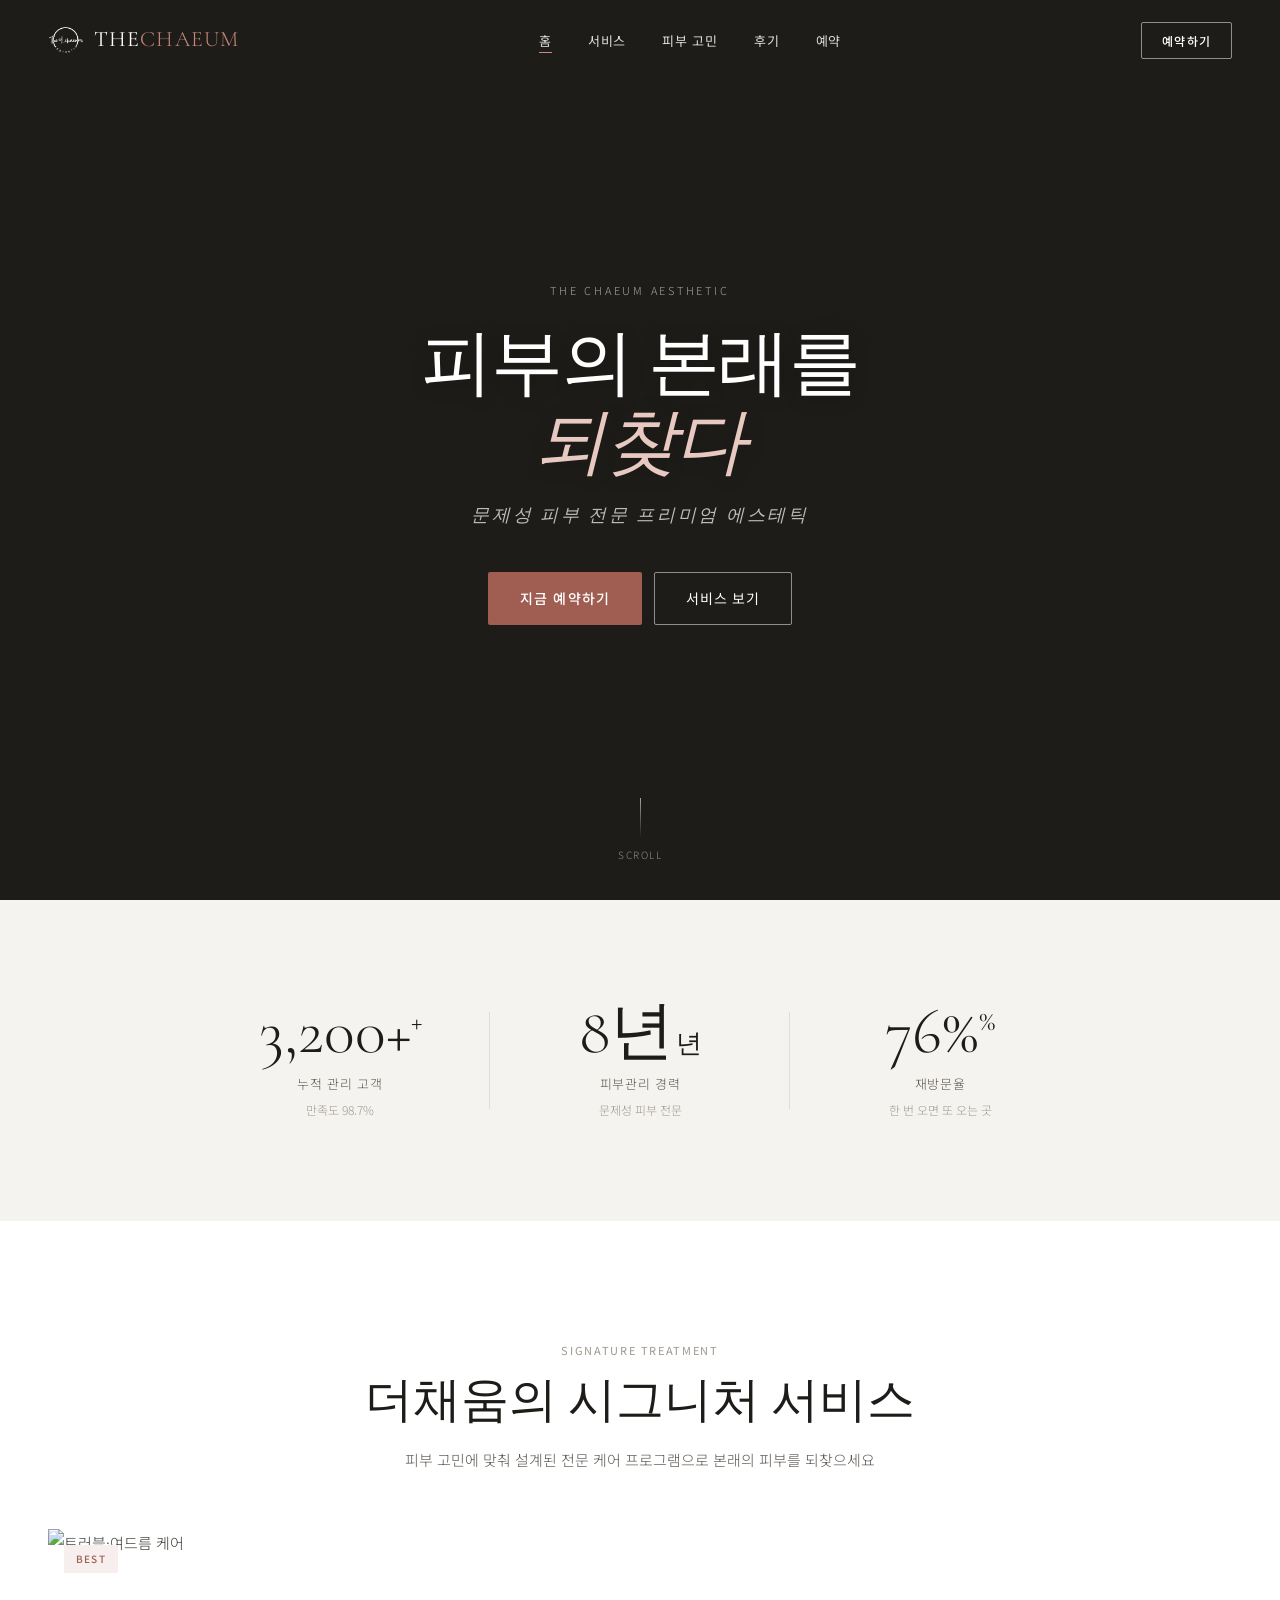
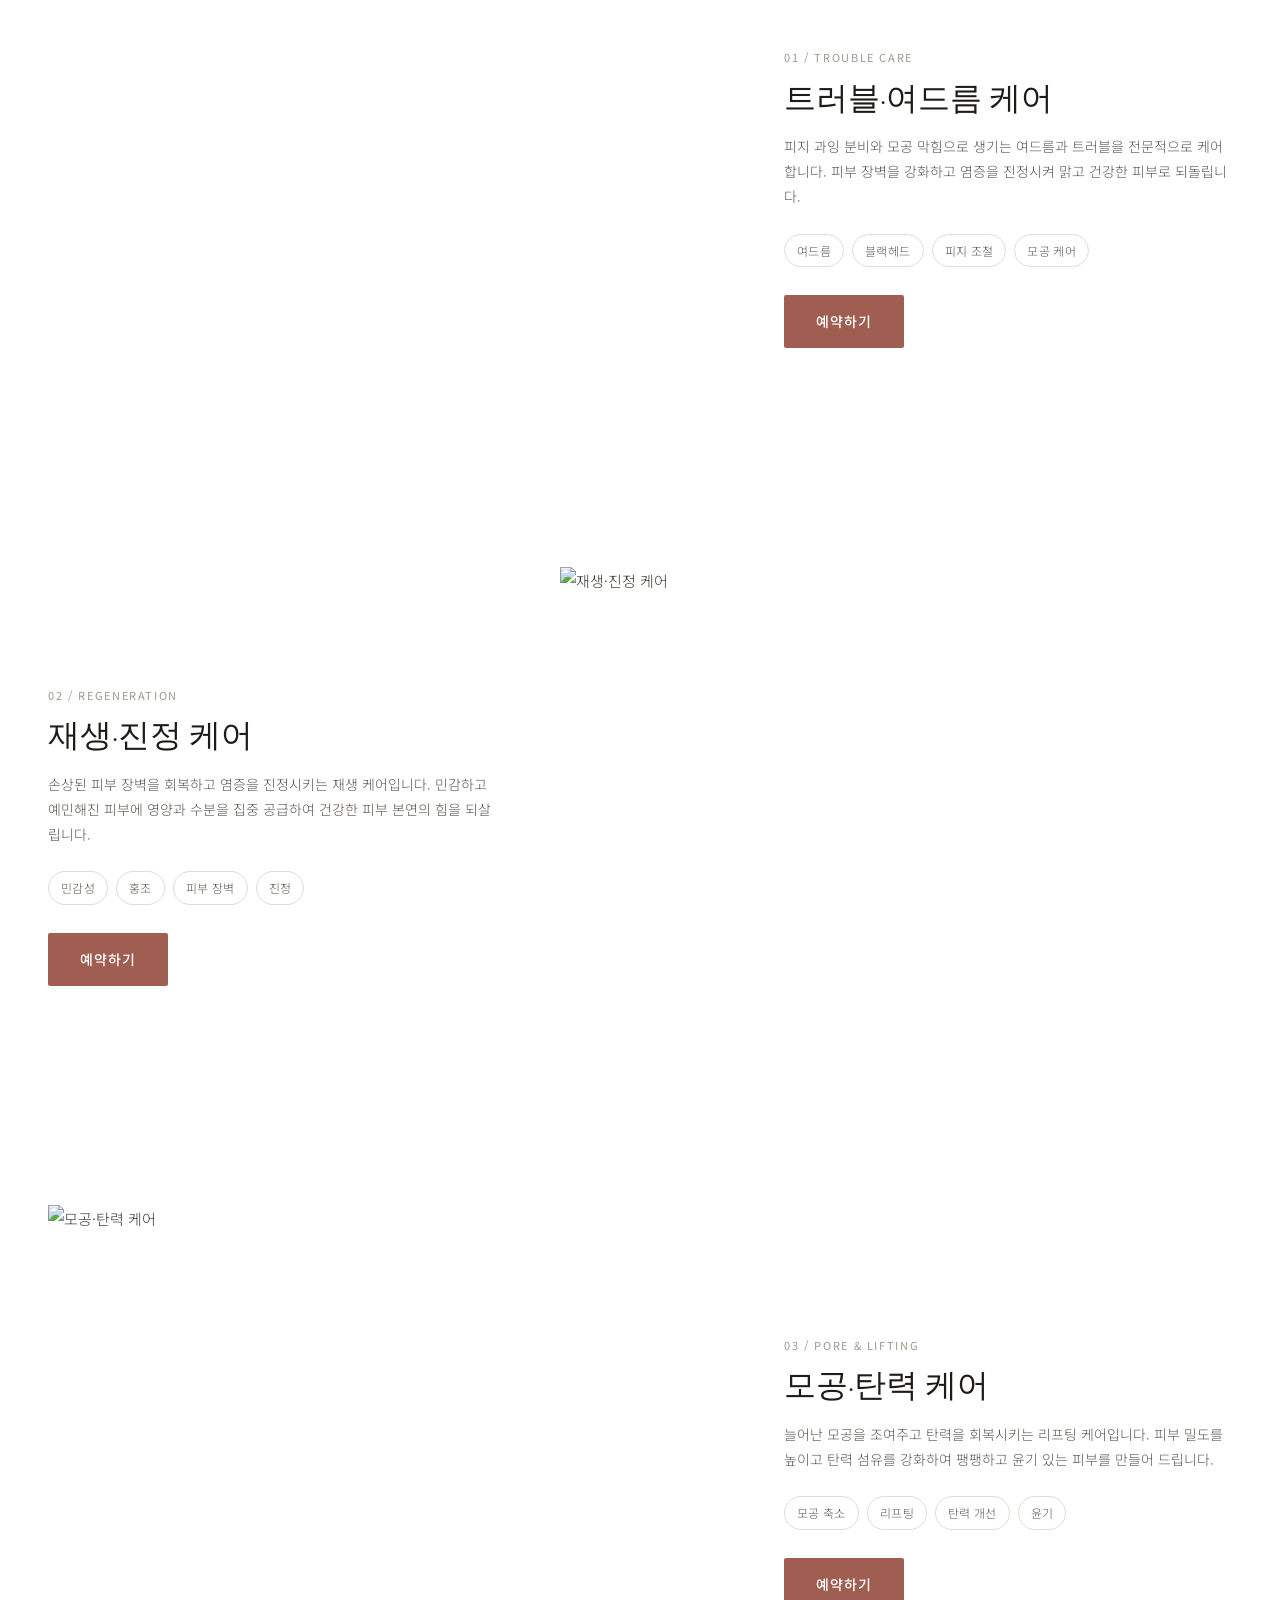
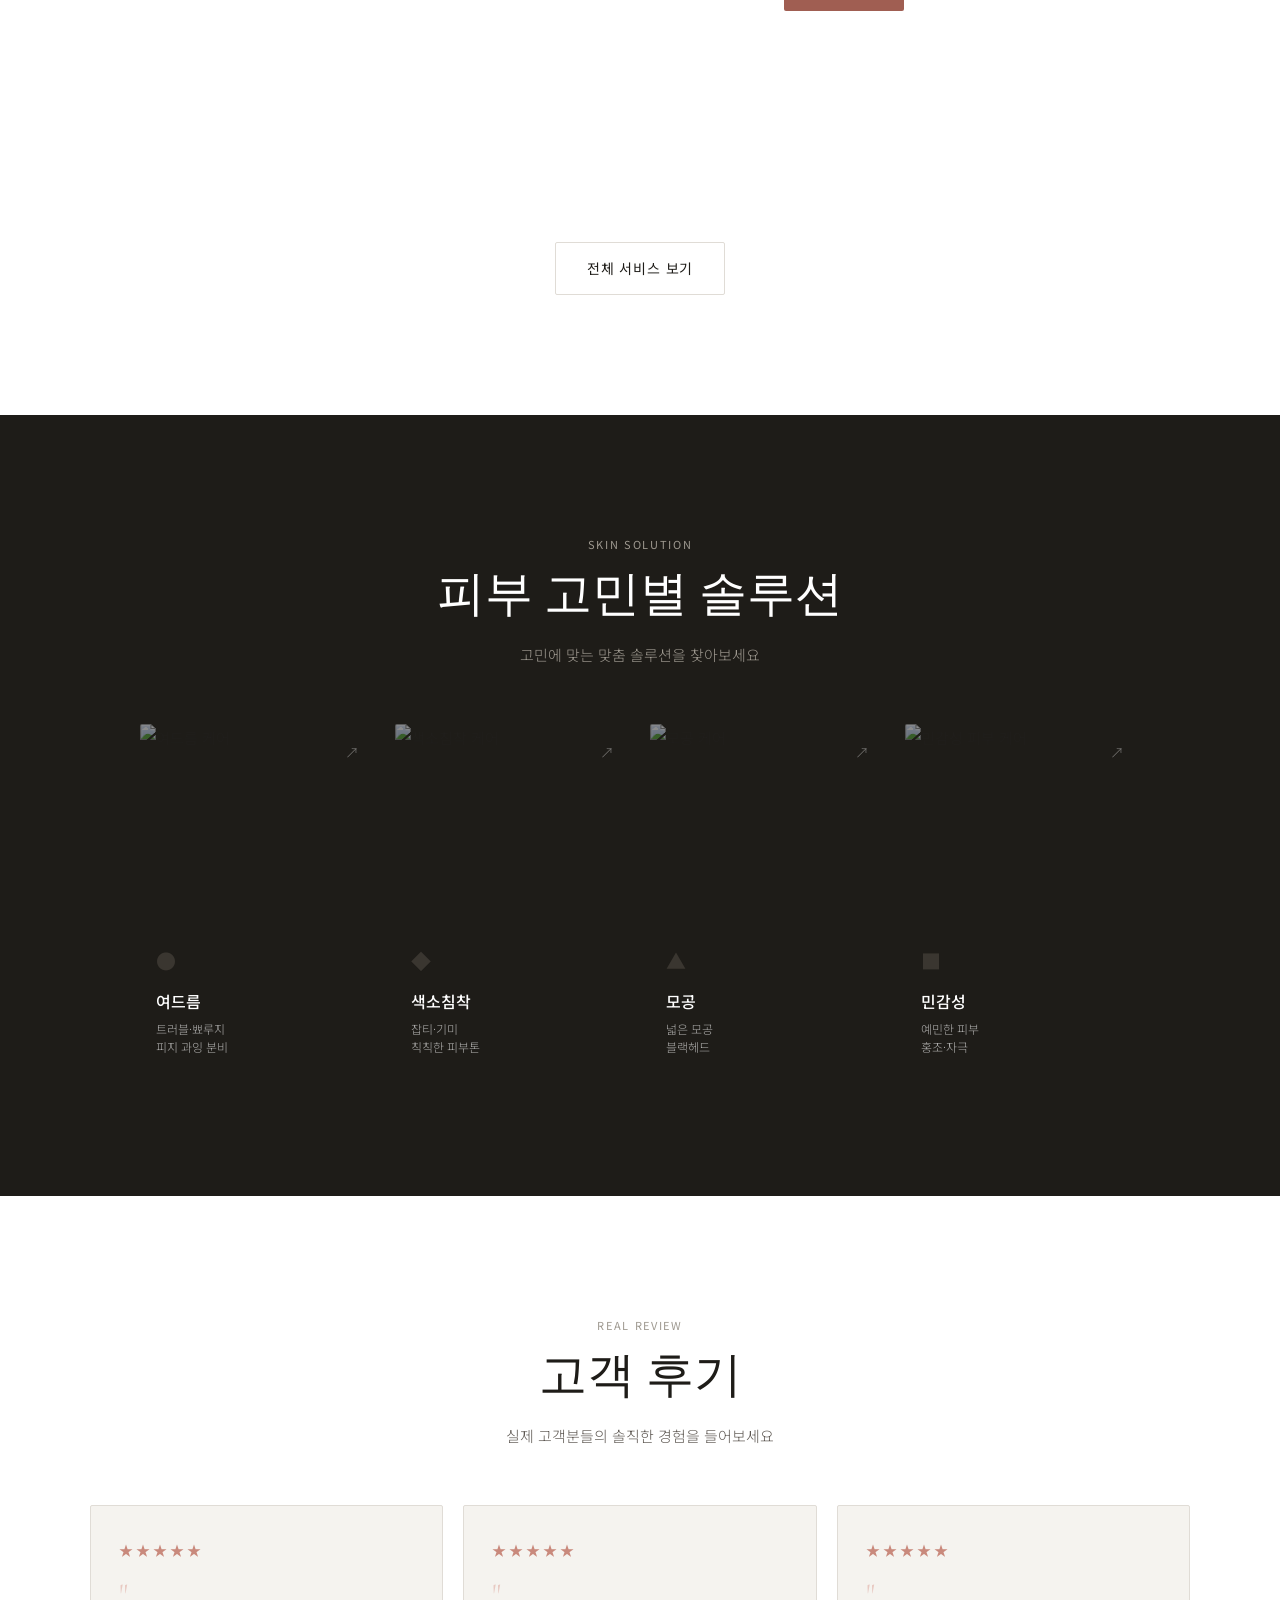
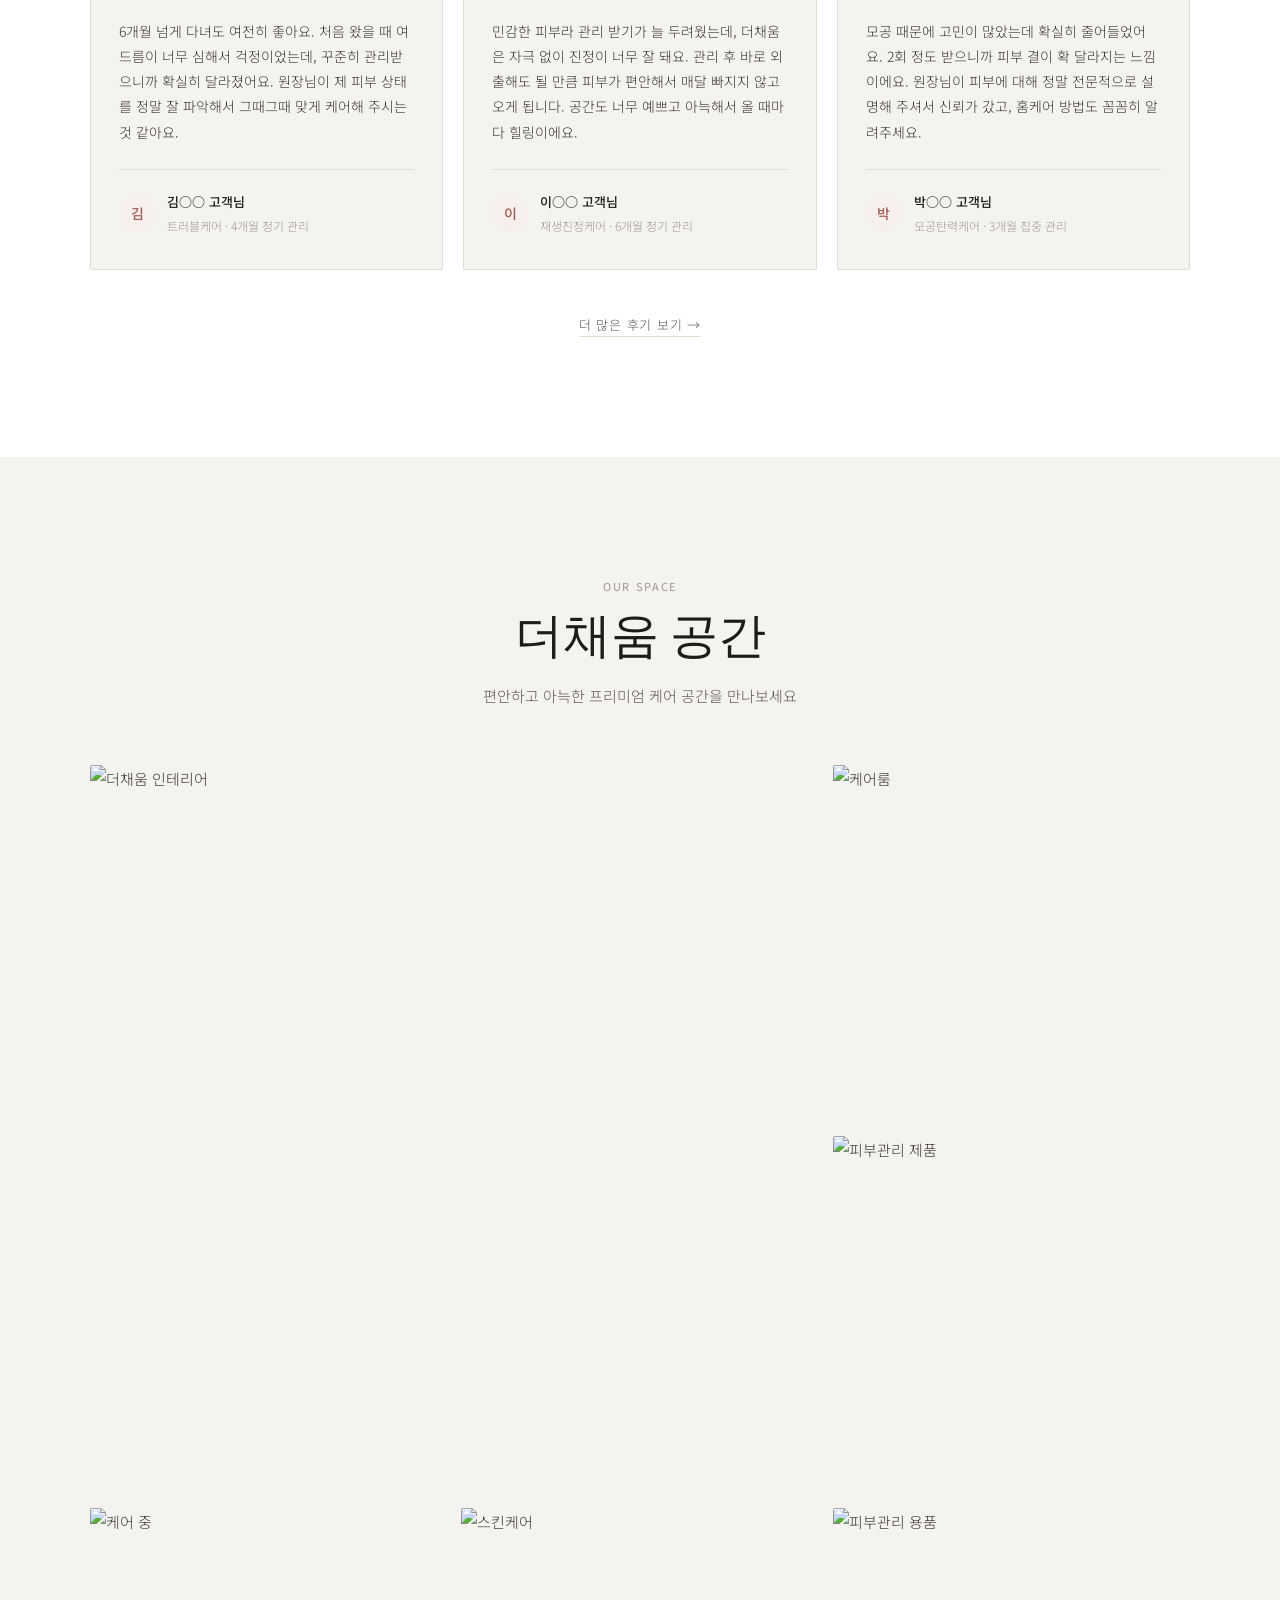
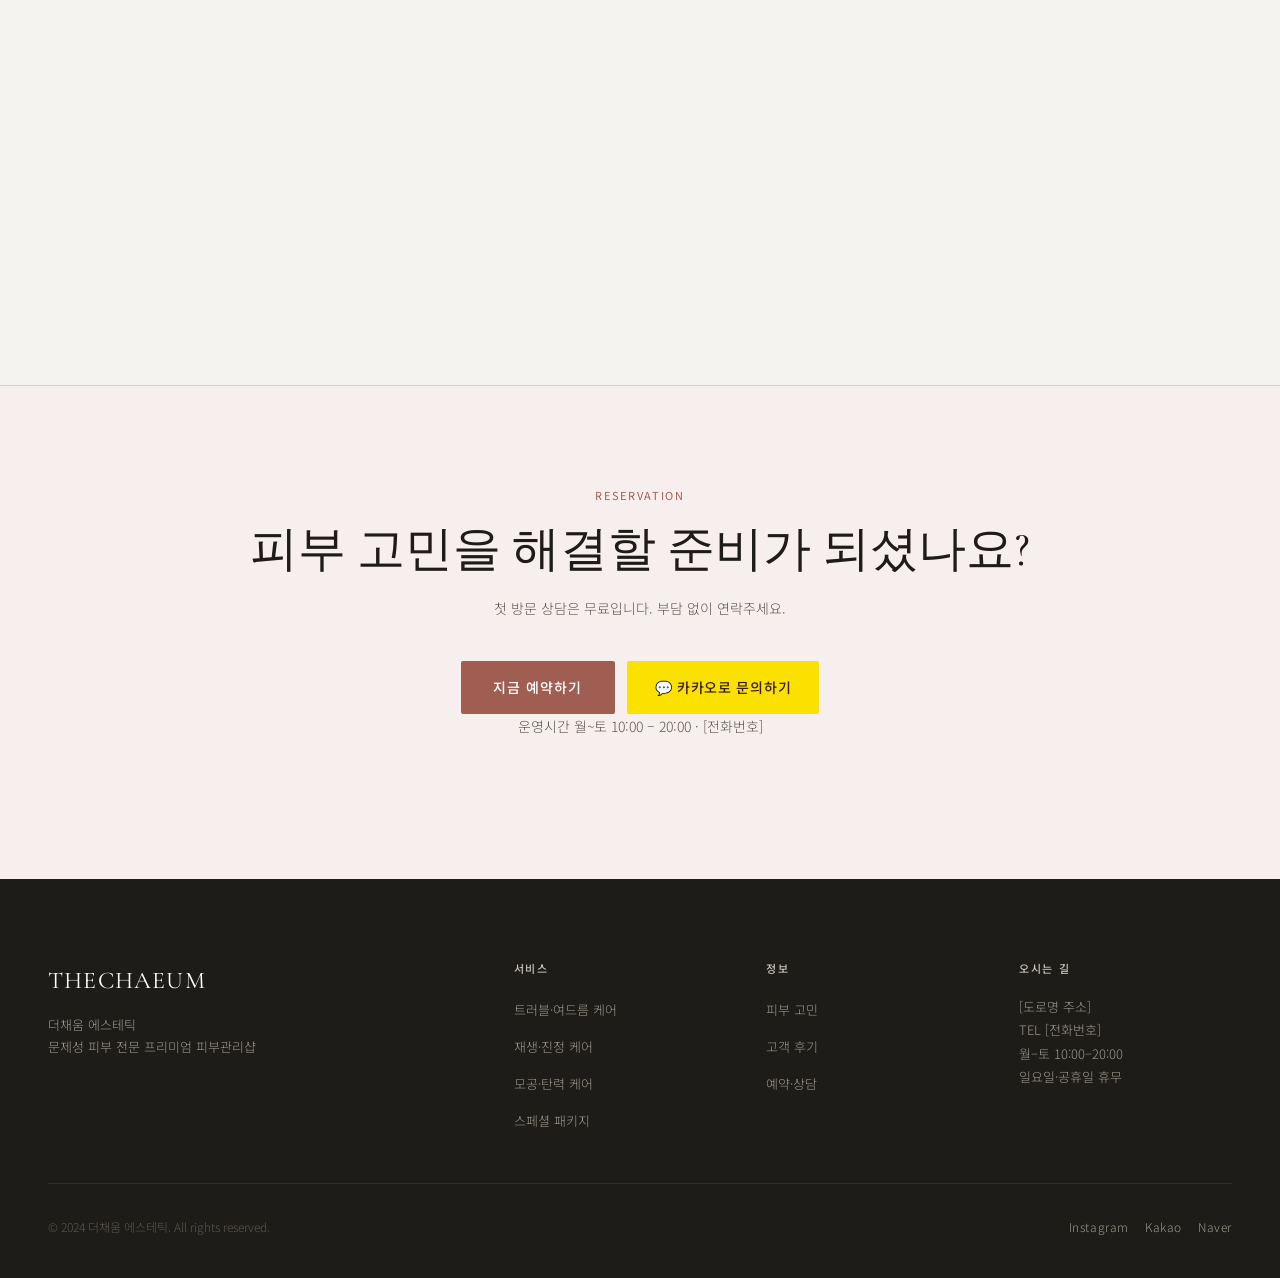
==== index.html @ 1725e702 "feat: THECHAEUM 웹사이트 초기 구축 (Phase 1 MVP) - 홈(index.html): Hero + Stats + Signature Services + Skin C" ====
<!DOCTYPE html>
<html lang="ko">
<head>
  <meta charset="UTF-8">
  <meta name="viewport" content="width=device-width, initial-scale=1.0">
  <title>더채움 에스테틱 | [지역명] 문제성 피부 전문 피부관리샵</title>
  <meta name="description" content="[지역명] 문제성 피부 전문 프리미엄 피부관리샵 더채움 에스테틱. 여드름, 색소침착, 모공, 민감성 피부 전문 케어. 지금 바로 예약하세요.">
  <meta name="keywords" content="[지역명] 피부관리샵, [지역명] 트러블케어, [지역명] 여드름 피부 전문, 더채움 에스테틱, 문제성 피부">

  <!-- Open Graph -->
  <meta property="og:type" content="website">
  <meta property="og:title" content="더채움 에스테틱 | [지역명] 문제성 피부 전문">
  <meta property="og:description" content="[지역명] 문제성 피부 전문 프리미엄 피부관리샵 더채움 에스테틱">
  <meta property="og:image" content="https://images.unsplash.com/photo-1570172619644-dfd03ed5d881?auto=format&fit=crop&w=1200&q=80">
  <meta property="og:url" content="https://[username].github.io/thechaeum">
  <meta property="og:locale" content="ko_KR">

  <!-- Twitter Card -->
  <meta name="twitter:card" content="summary_large_image">
  <meta name="twitter:title" content="더채움 에스테틱">
  <meta name="twitter:description" content="[지역명] 문제성 피부 전문 프리미엄 피부관리샵">

  <!-- Schema.org LocalBusiness -->
  <script type="application/ld+json">
  {
    "@context": "https://schema.org",
    "@type": "BeautySalon",
    "name": "더채움 에스테틱",
    "description": "[지역명] 문제성 피부 전문 프리미엄 피부관리샵",
    "url": "https://[username].github.io/thechaeum",
    "telephone": "[전화번호]",
    "address": {
      "@type": "PostalAddress",
      "streetAddress": "[도로명 주소]",
      "addressLocality": "[지역명]",
      "addressCountry": "KR"
    },
    "openingHours": "Mo-Sa 10:00-20:00",
    "priceRange": "₩₩₩",
    "image": "https://images.unsplash.com/photo-1570172619644-dfd03ed5d881?auto=format&fit=crop&w=1200&q=80"
  }
  </script>

  <!-- Fonts & CSS -->
  <link rel="stylesheet" href="css/variables.css">
  <link rel="stylesheet" href="css/components.css">
  <link rel="stylesheet" href="css/pages/home.css">
</head>
<body>

  <!-- ===== NAVIGATION ===== -->
  <nav id="main-nav">
    <a href="index.html" class="nav-logo">
      <img src="assets/logo.png" alt="더채움 로고" onerror="this.style.display='none'">
      <span class="logo-text">THE<span>CHAEUM</span></span>
    </a>

    <ul class="nav-links">
      <li><a href="index.html" class="active">홈</a></li>
      <li><a href="services.html">서비스</a></li>
      <li><a href="index.html#concerns">피부 고민</a></li>
      <li><a href="index.html#reviews">후기</a></li>
      <li><a href="booking.html">예약</a></li>
    </ul>

    <div class="nav-cta">
      <a href="booking.html">예약하기</a>
    </div>

    <button class="nav-hamburger" id="hamburger" aria-label="메뉴 열기">
      <span></span>
      <span></span>
      <span></span>
    </button>
  </nav>

  <!-- 모바일 메뉴 -->
  <div class="nav-overlay" id="nav-overlay"></div>
  <div class="nav-mobile-menu" id="mobile-menu">
    <ul>
      <li><a href="index.html">홈</a></li>
      <li><a href="services.html">서비스</a></li>
      <li><a href="index.html#concerns">피부 고민</a></li>
      <li><a href="index.html#reviews">후기</a></li>
      <li><a href="booking.html">예약</a></li>
    </ul>
    <div class="mobile-cta">
      <a href="booking.html" class="btn-primary" style="width:100%;display:block;">지금 예약하기</a>
    </div>
  </div>

  <!-- ===== SECTION 1: HERO ===== -->
  <section class="hero" id="hero">
    <div class="hero-bg"></div>
    <div class="hero-overlay"></div>
    <div class="hero-content">
      <span class="hero-label fade-up">The Chaeum Aesthetic</span>
      <h1 class="fade-up fade-up-delay-1">피부의 본래를<br><em>되찾다</em></h1>
      <p class="hero-sub fade-up fade-up-delay-2">문제성 피부 전문 프리미엄 에스테틱</p>
      <div class="hero-actions fade-up fade-up-delay-3">
        <a href="booking.html" class="btn-primary">지금 예약하기</a>
        <a href="services.html" class="btn-outline-white">서비스 보기</a>
      </div>
    </div>
    <div class="hero-scroll">
      <div class="hero-scroll-line"></div>
      <span>scroll</span>
    </div>
  </section>

  <!-- ===== SECTION 2: STATS ===== -->
  <section class="stats-section">
    <div class="stats-grid">
      <div class="stat-item fade-up">
        <div class="stat-number">3,200<sup>+</sup></div>
        <div class="stat-label">누적 관리 고객</div>
        <div class="stat-desc">만족도 98.7%</div>
      </div>
      <div class="stat-item fade-up fade-up-delay-1">
        <div class="stat-number">8<sub>년</sub></div>
        <div class="stat-label">피부관리 경력</div>
        <div class="stat-desc">문제성 피부 전문</div>
      </div>
      <div class="stat-item fade-up fade-up-delay-2">
        <div class="stat-number">76<sup>%</sup></div>
        <div class="stat-label">재방문율</div>
        <div class="stat-desc">한 번 오면 또 오는 곳</div>
      </div>
    </div>
  </section>

  <!-- ===== SECTION 3: SIGNATURE SERVICES ===== -->
  <section class="signature-services" id="services-home">
    <div style="max-width:1200px;margin:0 auto;">
      <div class="section-header fade-up">
        <span class="label">Signature Treatment</span>
        <h2>더채움의 시그니처 서비스</h2>
        <p>피부 고민에 맞춰 설계된 전문 케어 프로그램으로 본래의 피부를 되찾으세요</p>
      </div>
    </div>

    <!-- 서비스 1: 트러블·여드름 케어 -->
    <div class="service-row">
      <div class="service-img img-hover">
        <span class="service-badge">Best</span>
        <img src="https://images.unsplash.com/photo-1616394584738-fc6e612e71b9?auto=format&fit=crop&w=900&q=80" alt="트러블·여드름 케어">
      </div>
      <div class="service-text fade-up">
        <span class="label">01 / Trouble Care</span>
        <h3>트러블·여드름 케어</h3>
        <p>피지 과잉 분비와 모공 막힘으로 생기는 여드름과 트러블을 전문적으로 케어합니다. 피부 장벽을 강화하고 염증을 진정시켜 맑고 건강한 피부로 되돌립니다.</p>
        <div class="service-tags">
          <span class="service-tag">여드름</span>
          <span class="service-tag">블랙헤드</span>
          <span class="service-tag">피지 조절</span>
          <span class="service-tag">모공 케어</span>
        </div>
        <a href="booking.html" class="btn-primary">예약하기</a>
      </div>
    </div>

    <!-- 서비스 2: 재생·진정 케어 -->
    <div class="service-row reverse">
      <div class="service-img img-hover">
        <img src="https://images.unsplash.com/photo-1552693673-1bf958298935?auto=format&fit=crop&w=900&q=80" alt="재생·진정 케어">
      </div>
      <div class="service-text fade-up">
        <span class="label">02 / Regeneration</span>
        <h3>재생·진정 케어</h3>
        <p>손상된 피부 장벽을 회복하고 염증을 진정시키는 재생 케어입니다. 민감하고 예민해진 피부에 영양과 수분을 집중 공급하여 건강한 피부 본연의 힘을 되살립니다.</p>
        <div class="service-tags">
          <span class="service-tag">민감성</span>
          <span class="service-tag">홍조</span>
          <span class="service-tag">피부 장벽</span>
          <span class="service-tag">진정</span>
        </div>
        <a href="booking.html" class="btn-primary">예약하기</a>
      </div>
    </div>

    <!-- 서비스 3: 모공·탄력 케어 -->
    <div class="service-row">
      <div class="service-img img-hover">
        <img src="https://images.unsplash.com/photo-1519823551278-64ac92734fb1?auto=format&fit=crop&w=900&q=80" alt="모공·탄력 케어">
      </div>
      <div class="service-text fade-up">
        <span class="label">03 / Pore & Lifting</span>
        <h3>모공·탄력 케어</h3>
        <p>늘어난 모공을 조여주고 탄력을 회복시키는 리프팅 케어입니다. 피부 밀도를 높이고 탄력 섬유를 강화하여 팽팽하고 윤기 있는 피부를 만들어 드립니다.</p>
        <div class="service-tags">
          <span class="service-tag">모공 축소</span>
          <span class="service-tag">리프팅</span>
          <span class="service-tag">탄력 개선</span>
          <span class="service-tag">윤기</span>
        </div>
        <a href="booking.html" class="btn-primary">예약하기</a>
      </div>
    </div>

    <div style="text-align:center;margin-top:20px;">
      <a href="services.html" class="btn-outline">전체 서비스 보기</a>
    </div>
  </section>

  <!-- ===== SECTION 4: SKIN CONCERNS ===== -->
  <section class="skin-concerns section" id="concerns">
    <div class="container">
      <div class="section-header fade-up">
        <span class="label">Skin Solution</span>
        <h2>피부 고민별 솔루션</h2>
        <p>고민에 맞는 맞춤 솔루션을 찾아보세요</p>
      </div>

      <div class="concerns-grid">
        <div class="concern-card fade-up">
          <img src="https://images.unsplash.com/photo-1583947215259-38e31be8751f?auto=format&fit=crop&w=400&q=80" alt="여드름 케어">
          <div class="concern-card-overlay"></div>
          <div class="concern-card-content">
            <span class="concern-icon">●</span>
            <h3>여드름</h3>
            <p>트러블·뾰루지<br>피지 과잉 분비</p>
          </div>
          <span class="concern-arrow">↗</span>
        </div>

        <div class="concern-card fade-up fade-up-delay-1">
          <img src="https://images.unsplash.com/photo-1512290923902-8a9f81dc236c?auto=format&fit=crop&w=400&q=80" alt="색소침착 케어">
          <div class="concern-card-overlay"></div>
          <div class="concern-card-content">
            <span class="concern-icon">◆</span>
            <h3>색소침착</h3>
            <p>잡티·기미<br>칙칙한 피부톤</p>
          </div>
          <span class="concern-arrow">↗</span>
        </div>

        <div class="concern-card fade-up fade-up-delay-2">
          <img src="https://images.unsplash.com/photo-1559599101-f09722fb4948?auto=format&fit=crop&w=400&q=80" alt="모공 케어">
          <div class="concern-card-overlay"></div>
          <div class="concern-card-content">
            <span class="concern-icon">▲</span>
            <h3>모공</h3>
            <p>넓은 모공<br>블랙헤드</p>
          </div>
          <span class="concern-arrow">↗</span>
        </div>

        <div class="concern-card fade-up fade-up-delay-3">
          <img src="https://images.unsplash.com/photo-1515377905703-c4788e51af15?auto=format&fit=crop&w=400&q=80" alt="민감성 피부 케어">
          <div class="concern-card-overlay"></div>
          <div class="concern-card-content">
            <span class="concern-icon">■</span>
            <h3>민감성</h3>
            <p>예민한 피부<br>홍조·자극</p>
          </div>
          <span class="concern-arrow">↗</span>
        </div>
      </div>
    </div>
  </section>

  <!-- ===== SECTION 5: REVIEWS ===== -->
  <section class="reviews-section section" id="reviews">
    <div class="container">
      <div class="section-header fade-up">
        <span class="label">Real Review</span>
        <h2>고객 후기</h2>
        <p>실제 고객분들의 솔직한 경험을 들어보세요</p>
      </div>

      <div class="reviews-grid">
        <div class="review-card fade-up">
          <div class="review-stars">
            <span>★</span><span>★</span><span>★</span><span>★</span><span>★</span>
          </div>
          <div class="review-quote">"</div>
          <p class="review-text">6개월 넘게 다녀도 여전히 좋아요. 처음 왔을 때 여드름이 너무 심해서 걱정이었는데, 꾸준히 관리받으니까 확실히 달라졌어요. 원장님이 제 피부 상태를 정말 잘 파악해서 그때그때 맞게 케어해 주시는 것 같아요.</p>
          <div class="review-meta">
            <div class="review-avatar">김</div>
            <div>
              <div class="review-author">김○○ 고객님</div>
              <div class="review-detail">트러블케어 · 4개월 정기 관리</div>
            </div>
          </div>
        </div>

        <div class="review-card fade-up fade-up-delay-1">
          <div class="review-stars">
            <span>★</span><span>★</span><span>★</span><span>★</span><span>★</span>
          </div>
          <div class="review-quote">"</div>
          <p class="review-text">민감한 피부라 관리 받기가 늘 두려웠는데, 더채움은 자극 없이 진정이 너무 잘 돼요. 관리 후 바로 외출해도 될 만큼 피부가 편안해서 매달 빠지지 않고 오게 됩니다. 공간도 너무 예쁘고 아늑해서 올 때마다 힐링이에요.</p>
          <div class="review-meta">
            <div class="review-avatar">이</div>
            <div>
              <div class="review-author">이○○ 고객님</div>
              <div class="review-detail">재생진정케어 · 6개월 정기 관리</div>
            </div>
          </div>
        </div>

        <div class="review-card fade-up fade-up-delay-2">
          <div class="review-stars">
            <span>★</span><span>★</span><span>★</span><span>★</span><span>★</span>
          </div>
          <div class="review-quote">"</div>
          <p class="review-text">모공 때문에 고민이 많았는데 확실히 줄어들었어요. 2회 정도 받으니까 피부 결이 확 달라지는 느낌이에요. 원장님이 피부에 대해 정말 전문적으로 설명해 주셔서 신뢰가 갔고, 홈케어 방법도 꼼꼼히 알려주세요.</p>
          <div class="review-meta">
            <div class="review-avatar">박</div>
            <div>
              <div class="review-author">박○○ 고객님</div>
              <div class="review-detail">모공탄력케어 · 3개월 집중 관리</div>
            </div>
          </div>
        </div>
      </div>

      <div class="reviews-more fade-up">
        <a href="booking.html">더 많은 후기 보기 →</a>
      </div>
    </div>
  </section>

  <!-- ===== SECTION 6: GALLERY ===== -->
  <section class="gallery-section section">
    <div class="container">
      <div class="section-header fade-up">
        <span class="label">Our Space</span>
        <h2>더채움 공간</h2>
        <p>편안하고 아늑한 프리미엄 케어 공간을 만나보세요</p>
      </div>

      <div class="gallery-grid">
        <div class="gallery-item fade-up" data-src="https://images.unsplash.com/photo-1522337360788-8b13dee7a37e?auto=format&fit=crop&w=1200&q=80">
          <img src="https://images.unsplash.com/photo-1522337360788-8b13dee7a37e?auto=format&fit=crop&w=800&q=80" alt="더채움 인테리어">
          <div class="gallery-item-overlay">
            <svg width="28" height="28" viewBox="0 0 24 24" fill="none" stroke="currentColor" stroke-width="1.5"><path d="M21 21l-6-6m2-5a7 7 0 11-14 0 7 7 0 0114 0z"/></svg>
          </div>
        </div>
        <div class="gallery-item fade-up fade-up-delay-1" data-src="https://images.unsplash.com/photo-1560066984-138dadb4c035?auto=format&fit=crop&w=1200&q=80">
          <img src="https://images.unsplash.com/photo-1560066984-138dadb4c035?auto=format&fit=crop&w=600&q=80" alt="케어룸">
          <div class="gallery-item-overlay">
            <svg width="28" height="28" viewBox="0 0 24 24" fill="none" stroke="currentColor" stroke-width="1.5"><path d="M21 21l-6-6m2-5a7 7 0 11-14 0 7 7 0 0114 0z"/></svg>
          </div>
        </div>
        <div class="gallery-item fade-up fade-up-delay-2" data-src="https://images.unsplash.com/photo-1487412912498-0447578fcca8?auto=format&fit=crop&w=1200&q=80">
          <img src="https://images.unsplash.com/photo-1487412912498-0447578fcca8?auto=format&fit=crop&w=600&q=80" alt="피부관리 제품">
          <div class="gallery-item-overlay">
            <svg width="28" height="28" viewBox="0 0 24 24" fill="none" stroke="currentColor" stroke-width="1.5"><path d="M21 21l-6-6m2-5a7 7 0 11-14 0 7 7 0 0114 0z"/></svg>
          </div>
        </div>
        <div class="gallery-item fade-up fade-up-delay-1" data-src="https://images.unsplash.com/photo-1611073615830-9b5c4f58a4b0?auto=format&fit=crop&w=1200&q=80">
          <img src="https://images.unsplash.com/photo-1611073615830-9b5c4f58a4b0?auto=format&fit=crop&w=600&q=80" alt="케어 중">
          <div class="gallery-item-overlay">
            <svg width="28" height="28" viewBox="0 0 24 24" fill="none" stroke="currentColor" stroke-width="1.5"><path d="M21 21l-6-6m2-5a7 7 0 11-14 0 7 7 0 0114 0z"/></svg>
          </div>
        </div>
        <div class="gallery-item fade-up fade-up-delay-2" data-src="https://images.unsplash.com/photo-1596755389378-c31d21fd1273?auto=format&fit=crop&w=1200&q=80">
          <img src="https://images.unsplash.com/photo-1596755389378-c31d21fd1273?auto=format&fit=crop&w=600&q=80" alt="스킨케어">
          <div class="gallery-item-overlay">
            <svg width="28" height="28" viewBox="0 0 24 24" fill="none" stroke="currentColor" stroke-width="1.5"><path d="M21 21l-6-6m2-5a7 7 0 11-14 0 7 7 0 0114 0z"/></svg>
          </div>
        </div>
        <div class="gallery-item fade-up fade-up-delay-3" data-src="https://images.unsplash.com/photo-1559599101-f09722fb4948?auto=format&fit=crop&w=1200&q=80">
          <img src="https://images.unsplash.com/photo-1559599101-f09722fb4948?auto=format&fit=crop&w=600&q=80" alt="피부관리 용품">
          <div class="gallery-item-overlay">
            <svg width="28" height="28" viewBox="0 0 24 24" fill="none" stroke="currentColor" stroke-width="1.5"><path d="M21 21l-6-6m2-5a7 7 0 11-14 0 7 7 0 0114 0z"/></svg>
          </div>
        </div>
      </div>
    </div>
  </section>

  <!-- ===== SECTION 7: BOOKING CTA ===== -->
  <section class="booking-cta-section">
    <div class="container">
      <span class="label fade-up">Reservation</span>
      <h2 class="fade-up fade-up-delay-1">피부 고민을 해결할 준비가 되셨나요?</h2>
      <p class="fade-up fade-up-delay-2">첫 방문 상담은 무료입니다. 부담 없이 연락주세요.</p>
      <div class="booking-cta-actions fade-up fade-up-delay-3">
        <a href="booking.html" class="btn-primary">지금 예약하기</a>
        <a href="https://pf.kakao.com/_[채널ID]" class="btn-kakao" target="_blank" rel="noopener">
          💬 카카오로 문의하기
        </a>
      </div>
      <p class="cta-note fade-up fade-up-delay-4">운영시간 월~토 10:00 – 20:00 · [전화번호]</p>
    </div>
  </section>

  <!-- ===== FOOTER ===== -->
  <footer>
    <div class="footer-inner">
      <div class="footer-top">
        <div class="footer-brand">
          <div class="logo-text">THECHAEUM</div>
          <p>더채움 에스테틱<br>문제성 피부 전문 프리미엄 피부관리샵</p>
        </div>
        <div class="footer-col">
          <h4>서비스</h4>
          <ul>
            <li><a href="services.html#trouble">트러블·여드름 케어</a></li>
            <li><a href="services.html#regen">재생·진정 케어</a></li>
            <li><a href="services.html#pore">모공·탄력 케어</a></li>
            <li><a href="services.html#package">스페셜 패키지</a></li>
          </ul>
        </div>
        <div class="footer-col">
          <h4>정보</h4>
          <ul>
            <li><a href="index.html#concerns">피부 고민</a></li>
            <li><a href="index.html#reviews">고객 후기</a></li>
            <li><a href="booking.html">예약·상담</a></li>
          </ul>
        </div>
        <div class="footer-col">
          <h4>오시는 길</h4>
          <address>
            [도로명 주소]<br>
            TEL [전화번호]<br>
            월–토 10:00–20:00<br>
            일요일·공휴일 휴무
          </address>
        </div>
      </div>
      <div class="footer-bottom">
        <p>© 2024 더채움 에스테틱. All rights reserved.</p>
        <div class="footer-socials">
          <a href="#">Instagram</a>
          <a href="#">Kakao</a>
          <a href="#">Naver</a>
        </div>
      </div>
    </div>
  </footer>

  <!-- 플로팅 예약 버튼 -->
  <a href="booking.html" class="floating-cta" id="floating-cta">지금 예약하기</a>

  <!-- 라이트박스 -->
  <div class="lightbox" id="lightbox">
    <button class="lightbox-close" id="lightbox-close">✕</button>
    <img src="" alt="" class="lightbox-img" id="lightbox-img">
  </div>

  <script src="js/main.js"></script>
</body>
</html>
---- css/variables.css ----
@import url('https://fonts.googleapis.com/css2?family=Cormorant+Garamond:ital,wght@0,300;0,400;0,500;1,300&family=Noto+Sans+KR:wght@300;400;500&display=swap');

:root {
  /* === 메인 컬러: 웜 그레이 === */
  --color-gray-50:  #f5f3ef;
  --color-gray-100: #ede9e3;
  --color-gray-200: #e0dcd6;
  --color-gray-300: #c8c3bc;
  --color-gray-400: #9e9990;
  --color-gray-600: #5c5650;
  --color-gray-800: #3a3630;
  --color-gray-900: #1e1c18;

  /* === 서브 컬러: 더스티 로즈 === */
  --color-rose-50:  #f7efed;
  --color-rose-200: #e8c9c2;
  --color-rose-400: #c9897c;
  --color-rose-600: #a05e52;
  --color-rose-800: #6e3c32;

  /* === 배경 === */
  --color-bg:       #ffffff;
  --color-bg-soft:  #f5f3ef;
  --color-bg-dark:  #1e1c18;

  /* === 의미론적 별칭 === */
  --color-text-primary:   var(--color-gray-900);
  --color-text-body:      var(--color-gray-800);
  --color-text-secondary: var(--color-gray-600);
  --color-text-muted:     var(--color-gray-400);
  --color-border:         var(--color-gray-200);
  --color-surface:        var(--color-gray-50);
  --color-accent:         var(--color-rose-400);
  --color-cta:            var(--color-rose-600);

  /* === 타이포그래피 === */
  --font-display: 'Cormorant Garamond', serif;
  --font-body:    'Noto Sans KR', sans-serif;

  /* === 간격 === */
  --padding-mobile:  20px;
  --padding-tablet:  32px;
  --padding-desktop: 48px;
  --section-gap-mobile:  64px;
  --section-gap-desktop: 120px;

  /* === 트랜지션 === */
  --transition-base: 0.3s ease;
  --transition-fast: 0.2s ease;
}

*, *::before, *::after {
  box-sizing: border-box;
  margin: 0;
  padding: 0;
}

html {
  scroll-behavior: smooth;
}

body {
  font-family: var(--font-body);
  font-size: 15px;
  font-weight: 300;
  line-height: 1.8;
  color: var(--color-text-body);
  background: var(--color-bg);
  -webkit-font-smoothing: antialiased;
}

img {
  max-width: 100%;
  height: auto;
  display: block;
}

a {
  color: inherit;
  text-decoration: none;
}

/* === 타이포그래피 === */
h1 {
  font-family: var(--font-display);
  font-size: clamp(36px, 6vw, 72px);
  font-weight: 300;
  letter-spacing: -0.02em;
  line-height: 1.1;
  color: var(--color-text-primary);
}

h2 {
  font-family: var(--font-display);
  font-size: clamp(28px, 4vw, 48px);
  font-weight: 400;
  line-height: 1.2;
  color: var(--color-text-primary);
}

h3 {
  font-family: var(--font-body);
  font-size: 20px;
  font-weight: 500;
  color: var(--color-text-primary);
}

p {
  font-family: var(--font-body);
  font-size: 15px;
  font-weight: 300;
  line-height: 1.8;
  color: var(--color-text-body);
}

.caption {
  font-size: 13px;
  color: var(--color-text-secondary);
  letter-spacing: 0.05em;
}

.label {
  font-size: 11px;
  letter-spacing: 0.15em;
  text-transform: uppercase;
  color: var(--color-text-muted);
  font-family: var(--font-body);
  font-weight: 400;
}

/* === 섹션 패딩 === */
.section {
  padding: var(--section-gap-mobile) var(--padding-mobile);
}

@media (min-width: 768px) {
  .section {
    padding: var(--section-gap-mobile) var(--padding-tablet);
  }
}

@media (min-width: 1280px) {
  .section {
    padding: var(--section-gap-desktop) var(--padding-desktop);
  }
}

.container {
  max-width: 1200px;
  margin: 0 auto;
  width: 100%;
}

/* === 스크롤 애니메이션 === */
.fade-up {
  opacity: 0;
  transform: translateY(24px);
  transition: opacity 0.6s ease, transform 0.6s ease;
}

.fade-up.visible {
  opacity: 1;
  transform: translateY(0);
}

.fade-up-delay-1 { transition-delay: 0.1s; }
.fade-up-delay-2 { transition-delay: 0.2s; }
.fade-up-delay-3 { transition-delay: 0.3s; }
.fade-up-delay-4 { transition-delay: 0.4s; }

/* === 이미지 호버 === */
.img-hover {
  transition: transform var(--transition-base);
  overflow: hidden;
}
.img-hover img {
  transition: transform var(--transition-base);
}
.img-hover:hover img {
  transform: scale(1.04);
}
---- css/components.css ----
/* ===================================
   NAVIGATION
=================================== */
nav {
  position: fixed;
  top: 0;
  left: 0;
  width: 100%;
  z-index: 100;
  padding: 20px var(--padding-mobile);
  display: flex;
  align-items: center;
  justify-content: space-between;
  background: transparent;
  transition: background var(--transition-base), backdrop-filter var(--transition-base), border-color var(--transition-base);
  border-bottom: 1px solid transparent;
}

nav.scrolled {
  background: rgba(255, 255, 255, 0.92);
  backdrop-filter: blur(12px);
  -webkit-backdrop-filter: blur(12px);
  border-bottom: 1px solid var(--color-border);
}

@media (min-width: 1024px) {
  nav {
    padding: 20px var(--padding-desktop);
  }
}

.nav-logo {
  display: flex;
  align-items: center;
  gap: 10px;
  z-index: 101;
}

.nav-logo img {
  height: 36px;
  width: auto;
}

.nav-logo .logo-text {
  font-family: var(--font-display);
  font-size: 22px;
  font-weight: 400;
  letter-spacing: 0.05em;
  color: var(--color-text-primary);
  transition: color var(--transition-fast);
}

.nav-logo .logo-text span {
  font-weight: 300;
  color: var(--color-accent);
}

/* 다크 배경 위에서 로고 반전 */
nav:not(.scrolled) .nav-logo .logo-text {
  color: #ffffff;
}
nav:not(.scrolled) .nav-logo img {
  filter: brightness(0) invert(1);
}

.nav-links {
  display: none;
  list-style: none;
  gap: 36px;
  align-items: center;
}

@media (min-width: 1024px) {
  .nav-links {
    display: flex;
  }
}

.nav-links a {
  font-family: var(--font-body);
  font-size: 13px;
  font-weight: 400;
  letter-spacing: 0.06em;
  color: rgba(255, 255, 255, 0.85);
  transition: color var(--transition-fast);
  position: relative;
}

.nav-links a::after {
  content: '';
  position: absolute;
  bottom: -3px;
  left: 0;
  width: 0;
  height: 1px;
  background: var(--color-accent);
  transition: width var(--transition-fast);
}

.nav-links a:hover::after,
.nav-links a.active::after {
  width: 100%;
}

nav.scrolled .nav-links a {
  color: var(--color-text-secondary);
}

nav.scrolled .nav-links a:hover {
  color: var(--color-text-primary);
}

.nav-cta {
  display: none;
}

@media (min-width: 1024px) {
  .nav-cta {
    display: block;
  }
}

.nav-cta a {
  font-size: 12px;
  font-weight: 500;
  letter-spacing: 0.1em;
  color: #fff;
  border: 1px solid rgba(255, 255, 255, 0.5);
  padding: 9px 20px;
  border-radius: 2px;
  transition: all var(--transition-fast);
}

.nav-cta a:hover {
  background: rgba(255, 255, 255, 0.15);
  border-color: rgba(255, 255, 255, 0.8);
}

nav.scrolled .nav-cta a {
  color: var(--color-text-primary);
  border-color: var(--color-border);
}

nav.scrolled .nav-cta a:hover {
  border-color: var(--color-gray-600);
  background: var(--color-surface);
}

/* 햄버거 메뉴 */
.nav-hamburger {
  display: flex;
  flex-direction: column;
  gap: 5px;
  cursor: pointer;
  padding: 4px;
  z-index: 101;
  background: none;
  border: none;
}

@media (min-width: 1024px) {
  .nav-hamburger {
    display: none;
  }
}

.nav-hamburger span {
  display: block;
  width: 24px;
  height: 1.5px;
  background: #ffffff;
  transition: all var(--transition-fast);
  transform-origin: center;
}

nav.scrolled .nav-hamburger span {
  background: var(--color-text-primary);
}

.nav-hamburger.open span:nth-child(1) {
  transform: translateY(6.5px) rotate(45deg);
}
.nav-hamburger.open span:nth-child(2) {
  opacity: 0;
}
.nav-hamburger.open span:nth-child(3) {
  transform: translateY(-6.5px) rotate(-45deg);
}

/* 모바일 드로어 */
.nav-mobile-menu {
  position: fixed;
  top: 0;
  right: -100%;
  width: min(320px, 100vw);
  height: 100vh;
  background: var(--color-bg);
  z-index: 99;
  display: flex;
  flex-direction: column;
  padding: 100px 40px 40px;
  transition: right var(--transition-base);
  box-shadow: -4px 0 24px rgba(0,0,0,0.08);
}

.nav-mobile-menu.open {
  right: 0;
}

.nav-mobile-menu ul {
  list-style: none;
  display: flex;
  flex-direction: column;
  gap: 0;
}

.nav-mobile-menu ul li a {
  display: block;
  font-family: var(--font-body);
  font-size: 16px;
  font-weight: 400;
  color: var(--color-text-primary);
  padding: 16px 0;
  border-bottom: 1px solid var(--color-border);
  letter-spacing: 0.03em;
  transition: color var(--transition-fast), padding-left var(--transition-fast);
}

.nav-mobile-menu ul li a:hover {
  color: var(--color-accent);
  padding-left: 8px;
}

.nav-mobile-menu .mobile-cta {
  margin-top: 32px;
}

.nav-overlay {
  position: fixed;
  inset: 0;
  background: rgba(0, 0, 0, 0.4);
  z-index: 98;
  opacity: 0;
  pointer-events: none;
  transition: opacity var(--transition-base);
}

.nav-overlay.open {
  opacity: 1;
  pointer-events: all;
}

/* ===================================
   BUTTONS
=================================== */
.btn-primary {
  display: inline-block;
  background: var(--color-cta);
  color: #ffffff;
  padding: 14px 32px;
  border-radius: 2px;
  font-family: var(--font-body);
  font-size: 14px;
  font-weight: 500;
  letter-spacing: 0.08em;
  transition: background var(--transition-fast);
  cursor: pointer;
  border: none;
  text-align: center;
}

.btn-primary:hover {
  background: var(--color-rose-800);
}

.btn-outline {
  display: inline-block;
  background: transparent;
  color: var(--color-text-primary);
  border: 1px solid var(--color-border);
  padding: 13px 31px;
  border-radius: 2px;
  font-family: var(--font-body);
  font-size: 14px;
  font-weight: 400;
  letter-spacing: 0.06em;
  transition: border-color var(--transition-fast), background var(--transition-fast);
  cursor: pointer;
  text-align: center;
}

.btn-outline:hover {
  border-color: var(--color-gray-600);
  background: var(--color-surface);
}

.btn-outline-white {
  display: inline-block;
  background: transparent;
  color: #ffffff;
  border: 1px solid rgba(255, 255, 255, 0.5);
  padding: 13px 31px;
  border-radius: 2px;
  font-family: var(--font-body);
  font-size: 14px;
  font-weight: 400;
  letter-spacing: 0.06em;
  transition: all var(--transition-fast);
  cursor: pointer;
  text-align: center;
}

.btn-outline-white:hover {
  border-color: #ffffff;
  background: rgba(255, 255, 255, 0.1);
}

.btn-dark {
  display: inline-block;
  background: var(--color-gray-900);
  color: #ffffff;
  padding: 14px 32px;
  border-radius: 2px;
  font-family: var(--font-body);
  font-size: 14px;
  font-weight: 500;
  letter-spacing: 0.08em;
  transition: background var(--transition-fast);
  cursor: pointer;
  border: none;
  text-align: center;
}

.btn-dark:hover {
  background: var(--color-gray-800);
}

.btn-kakao {
  display: inline-flex;
  align-items: center;
  gap: 8px;
  background: #FAE100;
  color: #3C1E1E;
  padding: 14px 28px;
  border-radius: 2px;
  font-family: var(--font-body);
  font-size: 14px;
  font-weight: 500;
  letter-spacing: 0.05em;
  transition: background var(--transition-fast);
  cursor: pointer;
  border: none;
  text-align: center;
}

.btn-kakao:hover {
  background: #e8d000;
}

.btn-naver {
  display: inline-flex;
  align-items: center;
  gap: 8px;
  background: #03C75A;
  color: #ffffff;
  padding: 14px 28px;
  border-radius: 2px;
  font-family: var(--font-body);
  font-size: 14px;
  font-weight: 500;
  letter-spacing: 0.05em;
  transition: background var(--transition-fast);
  cursor: pointer;
  border: none;
}

.btn-naver:hover {
  background: #02a84c;
}

/* ===================================
   FLOATING CTA
=================================== */
.floating-cta {
  position: fixed;
  bottom: 32px;
  right: 32px;
  z-index: 200;
  background: var(--color-gray-900);
  color: #fff;
  padding: 16px 28px;
  border-radius: 2px;
  font-family: var(--font-body);
  font-size: 13px;
  font-weight: 500;
  letter-spacing: 0.1em;
  transition: background var(--transition-fast), transform var(--transition-fast), opacity var(--transition-fast);
  opacity: 0;
  transform: translateY(8px);
  pointer-events: none;
}

.floating-cta.visible {
  opacity: 1;
  transform: translateY(0);
  pointer-events: all;
}

.floating-cta:hover {
  background: var(--color-gray-800);
}

@media (max-width: 768px) {
  .floating-cta {
    left: 0;
    right: 0;
    bottom: 0;
    border-radius: 0;
    text-align: center;
    padding: 18px;
    font-size: 14px;
  }
}

/* ===================================
   FOOTER
=================================== */
footer {
  background: var(--color-gray-900);
  color: var(--color-gray-400);
  padding: 60px var(--padding-mobile) 32px;
}

@media (min-width: 1024px) {
  footer {
    padding: 80px var(--padding-desktop) 40px;
  }
}

.footer-inner {
  max-width: 1200px;
  margin: 0 auto;
}

.footer-top {
  display: grid;
  grid-template-columns: 1fr;
  gap: 40px;
  padding-bottom: 40px;
  border-bottom: 1px solid rgba(255,255,255,0.08);
  margin-bottom: 32px;
}

@media (min-width: 768px) {
  .footer-top {
    grid-template-columns: 1fr 1fr;
  }
}

@media (min-width: 1024px) {
  .footer-top {
    grid-template-columns: 2fr 1fr 1fr 1fr;
  }
}

.footer-brand .logo-text {
  font-family: var(--font-display);
  font-size: 24px;
  font-weight: 400;
  color: #ffffff;
  letter-spacing: 0.05em;
  margin-bottom: 12px;
}

.footer-brand p {
  font-size: 13px;
  color: var(--color-gray-400);
  line-height: 1.7;
  margin-top: 8px;
}

.footer-col h4 {
  font-family: var(--font-body);
  font-size: 11px;
  font-weight: 500;
  letter-spacing: 0.15em;
  text-transform: uppercase;
  color: var(--color-gray-300);
  margin-bottom: 16px;
}

.footer-col ul {
  list-style: none;
}

.footer-col ul li {
  margin-bottom: 10px;
}

.footer-col ul li a {
  font-size: 13px;
  color: var(--color-gray-400);
  transition: color var(--transition-fast);
}

.footer-col ul li a:hover {
  color: #ffffff;
}

.footer-col address {
  font-style: normal;
  font-size: 13px;
  color: var(--color-gray-400);
  line-height: 1.8;
}

.footer-bottom {
  display: flex;
  flex-direction: column;
  gap: 12px;
  align-items: flex-start;
}

@media (min-width: 768px) {
  .footer-bottom {
    flex-direction: row;
    justify-content: space-between;
    align-items: center;
  }
}

.footer-bottom p {
  font-size: 12px;
  color: var(--color-gray-600);
}

.footer-socials {
  display: flex;
  gap: 16px;
}

.footer-socials a {
  font-size: 12px;
  color: var(--color-gray-400);
  letter-spacing: 0.05em;
  transition: color var(--transition-fast);
}

.footer-socials a:hover {
  color: #ffffff;
}

/* ===================================
   SECTION HEADER (공통)
=================================== */
.section-header {
  text-align: center;
  margin-bottom: 56px;
}

.section-header .label {
  display: block;
  margin-bottom: 12px;
}

.section-header h2 {
  margin-bottom: 16px;
}

.section-header p {
  max-width: 520px;
  margin: 0 auto;
  color: var(--color-text-secondary);
}

/* ===================================
   LIGHTBOX
=================================== */
.lightbox {
  position: fixed;
  inset: 0;
  background: rgba(0, 0, 0, 0.92);
  z-index: 300;
  display: flex;
  align-items: center;
  justify-content: center;
  opacity: 0;
  pointer-events: none;
  transition: opacity 0.3s ease;
}

.lightbox.open {
  opacity: 1;
  pointer-events: all;
}

.lightbox-img {
  max-width: 90vw;
  max-height: 88vh;
  object-fit: contain;
  border-radius: 2px;
}

.lightbox-close {
  position: absolute;
  top: 24px;
  right: 28px;
  color: rgba(255,255,255,0.7);
  font-size: 28px;
  cursor: pointer;
  background: none;
  border: none;
  line-height: 1;
  transition: color var(--transition-fast);
}

.lightbox-close:hover {
  color: #ffffff;
}
---- css/pages/home.css ----
/* ===================================
   HERO SECTION
=================================== */
.hero {
  position: relative;
  height: 100svh;
  min-height: 600px;
  display: flex;
  align-items: center;
  justify-content: center;
  overflow: hidden;
  background-color: var(--color-gray-900);
}

.hero-bg {
  position: absolute;
  inset: 0;
  background-image: url('https://images.unsplash.com/photo-1570172619644-dfd03ed5d881?auto=format&fit=crop&w=1920&q=80');
  background-size: cover;
  background-position: center;
  background-repeat: no-repeat;
  transform: scale(1.04);
  transition: transform 8s ease;
}

.hero.loaded .hero-bg {
  transform: scale(1);
}

.hero-overlay {
  position: absolute;
  inset: 0;
  background: linear-gradient(
    to bottom,
    rgba(30, 28, 24, 0.45) 0%,
    rgba(30, 28, 24, 0.55) 60%,
    rgba(30, 28, 24, 0.75) 100%
  );
}

.hero-content {
  position: relative;
  z-index: 2;
  text-align: center;
  padding: 0 var(--padding-mobile);
  max-width: 800px;
}

.hero-label {
  display: inline-block;
  font-size: 11px;
  letter-spacing: 0.25em;
  text-transform: uppercase;
  color: rgba(255,255,255,0.6);
  font-family: var(--font-body);
  margin-bottom: 24px;
}

.hero h1 {
  color: #ffffff;
  margin-bottom: 16px;
  text-shadow: 0 2px 20px rgba(0,0,0,0.2);
}

.hero h1 em {
  font-style: italic;
  color: var(--color-rose-200);
}

.hero-sub {
  font-family: var(--font-display);
  font-size: clamp(14px, 2vw, 18px);
  font-weight: 300;
  letter-spacing: 0.15em;
  color: rgba(255,255,255,0.7);
  margin-bottom: 40px;
  font-style: italic;
}

.hero-actions {
  display: flex;
  flex-direction: column;
  gap: 12px;
  align-items: center;
}

@media (min-width: 480px) {
  .hero-actions {
    flex-direction: row;
    justify-content: center;
  }
}

.hero-scroll {
  position: absolute;
  bottom: 36px;
  left: 50%;
  transform: translateX(-50%);
  z-index: 2;
  display: flex;
  flex-direction: column;
  align-items: center;
  gap: 8px;
  color: rgba(255,255,255,0.5);
  font-size: 10px;
  letter-spacing: 0.15em;
  text-transform: uppercase;
}

.hero-scroll-line {
  width: 1px;
  height: 40px;
  background: linear-gradient(to bottom, rgba(255,255,255,0.6), transparent);
  animation: scrollLine 1.8s ease-in-out infinite;
}

@keyframes scrollLine {
  0%   { transform: scaleY(0); transform-origin: top; }
  50%  { transform: scaleY(1); transform-origin: top; }
  51%  { transform: scaleY(1); transform-origin: bottom; }
  100% { transform: scaleY(0); transform-origin: bottom; }
}

/* ===================================
   STATS SECTION
=================================== */
.stats-section {
  background: var(--color-bg-soft);
  padding: 64px var(--padding-mobile);
}

@media (min-width: 1024px) {
  .stats-section {
    padding: 80px var(--padding-desktop);
  }
}

.stats-grid {
  display: grid;
  grid-template-columns: 1fr;
  gap: 40px;
  max-width: 900px;
  margin: 0 auto;
  text-align: center;
}

@media (min-width: 600px) {
  .stats-grid {
    grid-template-columns: repeat(3, 1fr);
    gap: 0;
  }
}

.stat-item {
  padding: 20px;
  position: relative;
}

@media (min-width: 600px) {
  .stat-item:not(:last-child)::after {
    content: '';
    position: absolute;
    right: 0;
    top: 20%;
    height: 60%;
    width: 1px;
    background: var(--color-border);
  }
}

.stat-number {
  font-family: var(--font-display);
  font-size: clamp(40px, 6vw, 64px);
  font-weight: 300;
  color: var(--color-text-primary);
  line-height: 1;
  margin-bottom: 8px;
}

.stat-number sup {
  font-size: 0.45em;
  vertical-align: super;
}

.stat-number sub {
  font-size: 0.4em;
  vertical-align: baseline;
  margin-left: 2px;
}

.stat-label {
  font-family: var(--font-body);
  font-size: 13px;
  color: var(--color-text-secondary);
  letter-spacing: 0.05em;
}

.stat-desc {
  font-size: 12px;
  color: var(--color-text-muted);
  margin-top: 4px;
}

/* ===================================
   SIGNATURE SERVICES
=================================== */
.signature-services {
  background: var(--color-bg);
  padding: var(--section-gap-mobile) var(--padding-mobile);
}

@media (min-width: 1024px) {
  .signature-services {
    padding: var(--section-gap-desktop) var(--padding-desktop);
  }
}

.service-row {
  display: grid;
  grid-template-columns: 1fr;
  gap: 0;
  margin-bottom: 80px;
  max-width: 1200px;
  margin-left: auto;
  margin-right: auto;
}

.service-row:last-child {
  margin-bottom: 0;
}

@media (min-width: 900px) {
  .service-row {
    grid-template-columns: 6fr 4fr;
    align-items: center;
    gap: 64px;
    margin-bottom: 100px;
  }

  .service-row.reverse {
    grid-template-columns: 4fr 6fr;
  }

  .service-row.reverse .service-img {
    order: 2;
  }

  .service-row.reverse .service-text {
    order: 1;
  }
}

.service-img {
  position: relative;
  overflow: hidden;
  aspect-ratio: 4/3;
}

@media (min-width: 900px) {
  .service-img {
    aspect-ratio: 5/4;
  }
}

.service-img img {
  width: 100%;
  height: 100%;
  object-fit: cover;
  transition: transform 0.5s ease;
}

.service-img:hover img {
  transform: scale(1.04);
}

.service-img .service-badge {
  position: absolute;
  top: 16px;
  left: 16px;
  background: var(--color-rose-50);
  color: var(--color-cta);
  font-size: 10px;
  font-weight: 500;
  letter-spacing: 0.12em;
  text-transform: uppercase;
  padding: 5px 12px;
  border-radius: 1px;
}

.service-text {
  padding: 32px 0 0;
}

@media (min-width: 900px) {
  .service-text {
    padding: 0;
  }
}

.service-text .label {
  display: block;
  margin-bottom: 12px;
}

.service-text h3 {
  font-family: var(--font-display);
  font-size: clamp(22px, 3vw, 32px);
  font-weight: 400;
  color: var(--color-text-primary);
  margin-bottom: 16px;
  line-height: 1.2;
}

.service-text p {
  color: var(--color-text-secondary);
  margin-bottom: 24px;
  font-size: 14px;
}

.service-tags {
  display: flex;
  flex-wrap: wrap;
  gap: 8px;
  margin-bottom: 28px;
}

.service-tag {
  font-size: 12px;
  color: var(--color-text-secondary);
  border: 1px solid var(--color-border);
  padding: 5px 12px;
  border-radius: 20px;
  letter-spacing: 0.03em;
}

/* ===================================
   SKIN CONCERNS (다크 섹션)
=================================== */
.skin-concerns {
  background: var(--color-bg-dark);
  padding: var(--section-gap-mobile) var(--padding-mobile);
}

@media (min-width: 1024px) {
  .skin-concerns {
    padding: var(--section-gap-desktop) var(--padding-desktop);
  }
}

.skin-concerns .section-header .label {
  color: var(--color-gray-400);
}

.skin-concerns .section-header h2 {
  color: #ffffff;
}

.skin-concerns .section-header p {
  color: var(--color-gray-400);
}

.concerns-grid {
  display: grid;
  grid-template-columns: 1fr 1fr;
  gap: 16px;
  max-width: 1000px;
  margin: 0 auto;
}

@media (min-width: 768px) {
  .concerns-grid {
    grid-template-columns: repeat(4, 1fr);
    gap: 20px;
  }
}

.concern-card {
  position: relative;
  overflow: hidden;
  aspect-ratio: 3/4;
  cursor: pointer;
  border-radius: 2px;
}

@media (min-width: 768px) {
  .concern-card {
    aspect-ratio: 2/3;
  }
}

.concern-card img {
  width: 100%;
  height: 100%;
  object-fit: cover;
  transition: transform 0.5s ease;
  filter: brightness(0.55) saturate(0.8);
}

.concern-card:hover img {
  transform: scale(1.06);
  filter: brightness(0.6) saturate(0.9);
}

.concern-card-overlay {
  position: absolute;
  inset: 0;
  background: linear-gradient(to top, rgba(30,28,24,0.9) 0%, transparent 50%);
}

.concern-card-content {
  position: absolute;
  bottom: 0;
  left: 0;
  right: 0;
  padding: 20px 16px;
}

.concern-icon {
  font-size: 20px;
  margin-bottom: 8px;
  display: block;
}

.concern-card-content h3 {
  color: #ffffff;
  font-size: 16px;
  font-weight: 500;
  margin-bottom: 4px;
}

.concern-card-content p {
  font-size: 12px;
  color: rgba(255,255,255,0.65);
  line-height: 1.5;
}

.concern-arrow {
  position: absolute;
  top: 16px;
  right: 16px;
  color: rgba(255,255,255,0.4);
  font-size: 14px;
  transition: all var(--transition-fast);
}

.concern-card:hover .concern-arrow {
  color: var(--color-rose-400);
  transform: translate(3px, -3px);
}

/* ===================================
   REVIEWS SECTION
=================================== */
.reviews-section {
  background: var(--color-bg);
  padding: var(--section-gap-mobile) var(--padding-mobile);
}

@media (min-width: 1024px) {
  .reviews-section {
    padding: var(--section-gap-desktop) var(--padding-desktop);
  }
}

.reviews-grid {
  display: grid;
  grid-template-columns: 1fr;
  gap: 20px;
  max-width: 1100px;
  margin: 0 auto 40px;
}

@media (min-width: 768px) {
  .reviews-grid {
    grid-template-columns: repeat(3, 1fr);
  }
}

.review-card {
  background: var(--color-surface);
  padding: 32px 28px;
  border-radius: 2px;
  border: 1px solid var(--color-border);
  transition: border-color var(--transition-fast), box-shadow var(--transition-fast);
}

.review-card:hover {
  border-color: var(--color-rose-200);
  box-shadow: 0 4px 24px rgba(160, 94, 82, 0.06);
}

.review-stars {
  display: flex;
  gap: 3px;
  margin-bottom: 16px;
}

.review-stars span {
  color: var(--color-rose-400);
  font-size: 14px;
}

.review-quote {
  font-family: var(--font-display);
  font-size: 32px;
  color: var(--color-rose-200);
  line-height: 1;
  margin-bottom: 8px;
}

.review-text {
  font-size: 14px;
  color: var(--color-text-body);
  line-height: 1.8;
  margin-bottom: 24px;
}

.review-meta {
  display: flex;
  align-items: center;
  gap: 12px;
  padding-top: 20px;
  border-top: 1px solid var(--color-border);
}

.review-avatar {
  width: 36px;
  height: 36px;
  border-radius: 50%;
  background: var(--color-rose-50);
  display: flex;
  align-items: center;
  justify-content: center;
  font-size: 14px;
  font-weight: 500;
  color: var(--color-cta);
  flex-shrink: 0;
}

.review-author {
  font-size: 13px;
  font-weight: 500;
  color: var(--color-text-primary);
}

.review-detail {
  font-size: 12px;
  color: var(--color-text-muted);
  margin-top: 2px;
}

.reviews-more {
  text-align: center;
}

.reviews-more a {
  font-size: 13px;
  color: var(--color-text-secondary);
  letter-spacing: 0.06em;
  border-bottom: 1px solid var(--color-border);
  padding-bottom: 2px;
  transition: color var(--transition-fast), border-color var(--transition-fast);
}

.reviews-more a:hover {
  color: var(--color-text-primary);
  border-color: var(--color-text-primary);
}

/* ===================================
   GALLERY SECTION
=================================== */
.gallery-section {
  background: var(--color-bg-soft);
  padding: var(--section-gap-mobile) var(--padding-mobile);
}

@media (min-width: 1024px) {
  .gallery-section {
    padding: var(--section-gap-desktop) var(--padding-desktop);
  }
}

.gallery-grid {
  display: grid;
  grid-template-columns: repeat(2, 1fr);
  gap: 10px;
  max-width: 1100px;
  margin: 0 auto;
}

@media (min-width: 768px) {
  .gallery-grid {
    grid-template-columns: repeat(3, 1fr);
    gap: 14px;
  }
}

.gallery-item {
  position: relative;
  overflow: hidden;
  aspect-ratio: 1;
  cursor: pointer;
  border-radius: 2px;
}

.gallery-item:first-child {
  grid-column: span 1;
  grid-row: span 1;
}

@media (min-width: 768px) {
  .gallery-item:first-child {
    grid-column: span 2;
    grid-row: span 2;
  }
}

.gallery-item img {
  width: 100%;
  height: 100%;
  object-fit: cover;
  transition: transform 0.4s ease;
}

.gallery-item:hover img {
  transform: scale(1.05);
}

.gallery-item-overlay {
  position: absolute;
  inset: 0;
  background: rgba(30, 28, 24, 0);
  display: flex;
  align-items: center;
  justify-content: center;
  transition: background var(--transition-fast);
}

.gallery-item:hover .gallery-item-overlay {
  background: rgba(30, 28, 24, 0.3);
}

.gallery-item-overlay svg {
  color: #ffffff;
  opacity: 0;
  transition: opacity var(--transition-fast);
}

.gallery-item:hover .gallery-item-overlay svg {
  opacity: 1;
}

/* ===================================
   BOOKING CTA SECTION
=================================== */
.booking-cta-section {
  background: var(--color-rose-50);
  padding: var(--section-gap-mobile) var(--padding-mobile);
  text-align: center;
  border-top: 1px solid var(--color-rose-200);
}

@media (min-width: 1024px) {
  .booking-cta-section {
    padding: 100px var(--padding-desktop);
  }
}

.booking-cta-section .label {
  display: block;
  margin-bottom: 16px;
  color: var(--color-cta);
}

.booking-cta-section h2 {
  margin-bottom: 16px;
  color: var(--color-text-primary);
}

.booking-cta-section p {
  max-width: 500px;
  margin: 0 auto 40px;
  color: var(--color-text-secondary);
  font-size: 14px;
}

.booking-cta-actions {
  display: flex;
  flex-direction: column;
  gap: 12px;
  align-items: center;
}

@media (min-width: 480px) {
  .booking-cta-actions {
    flex-direction: row;
    justify-content: center;
  }
}

.cta-note {
  margin-top: 24px;
  font-size: 12px;
  color: var(--color-text-muted);
}
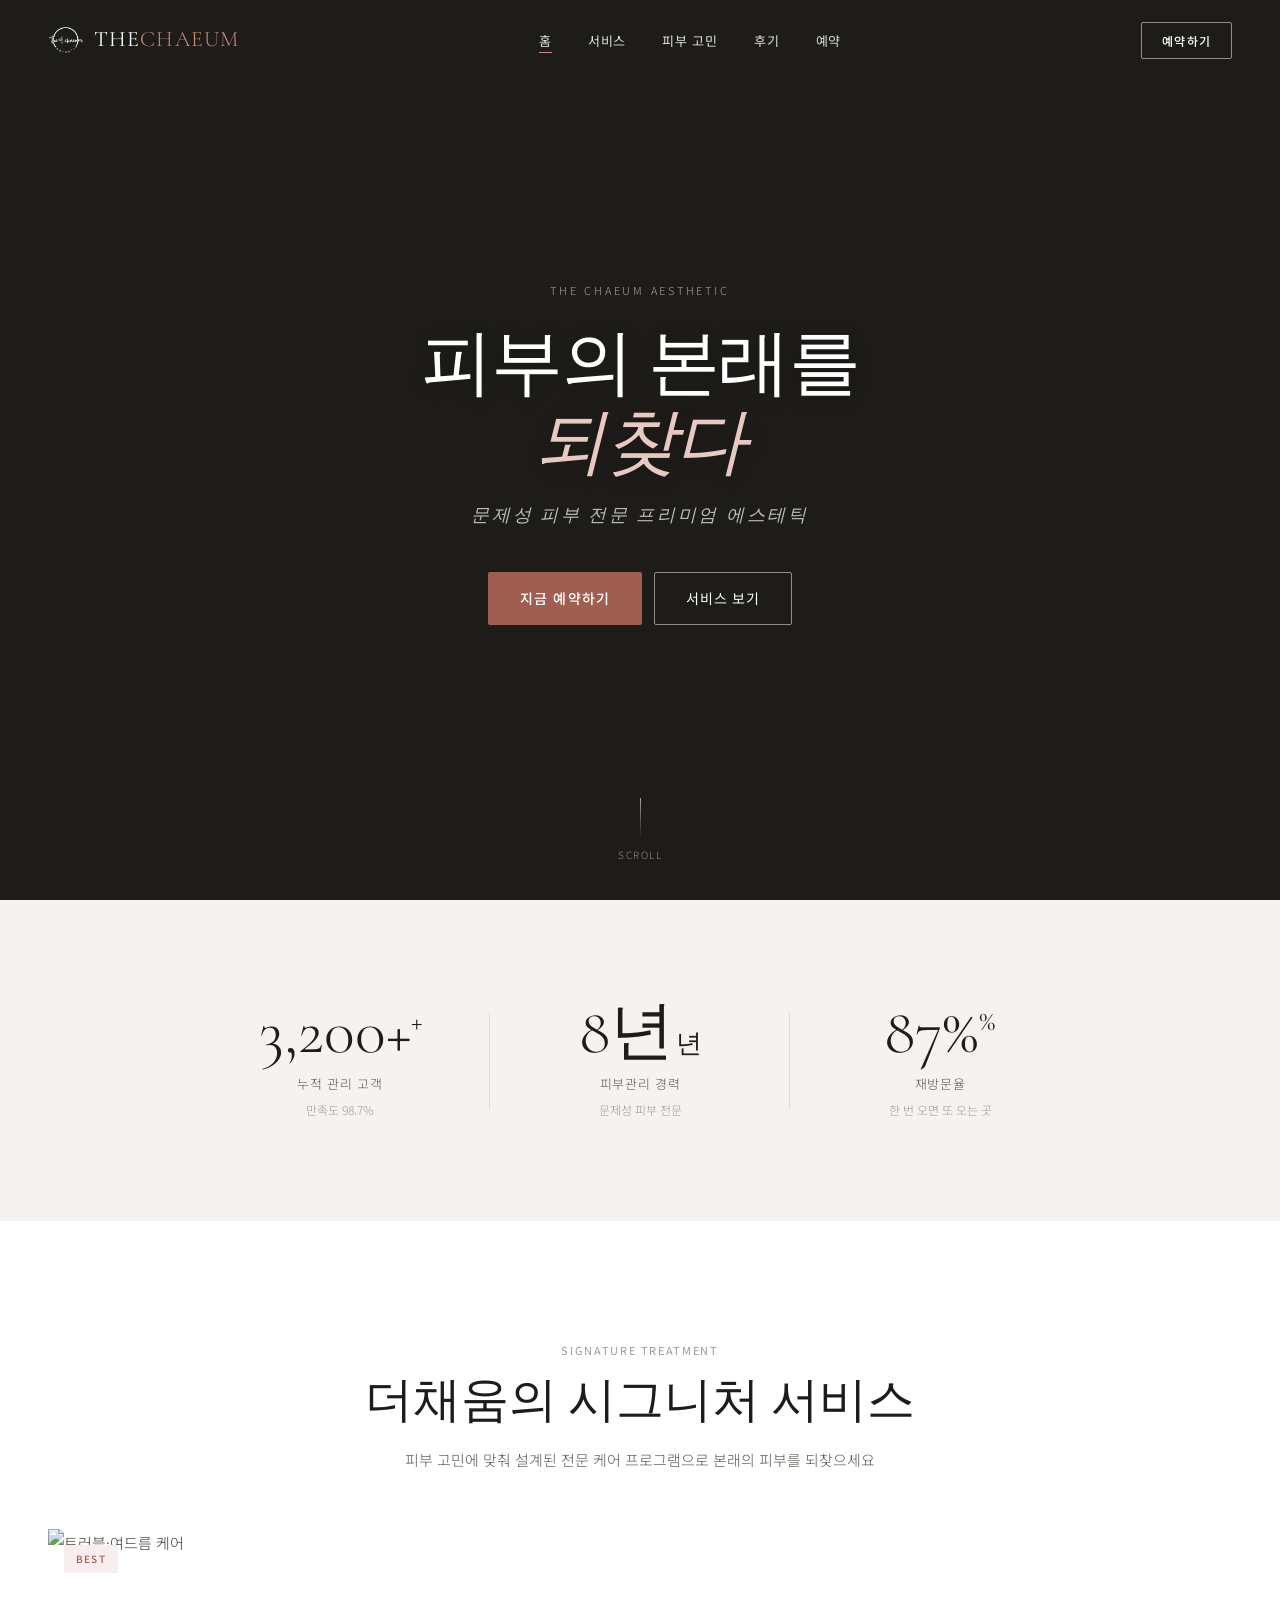
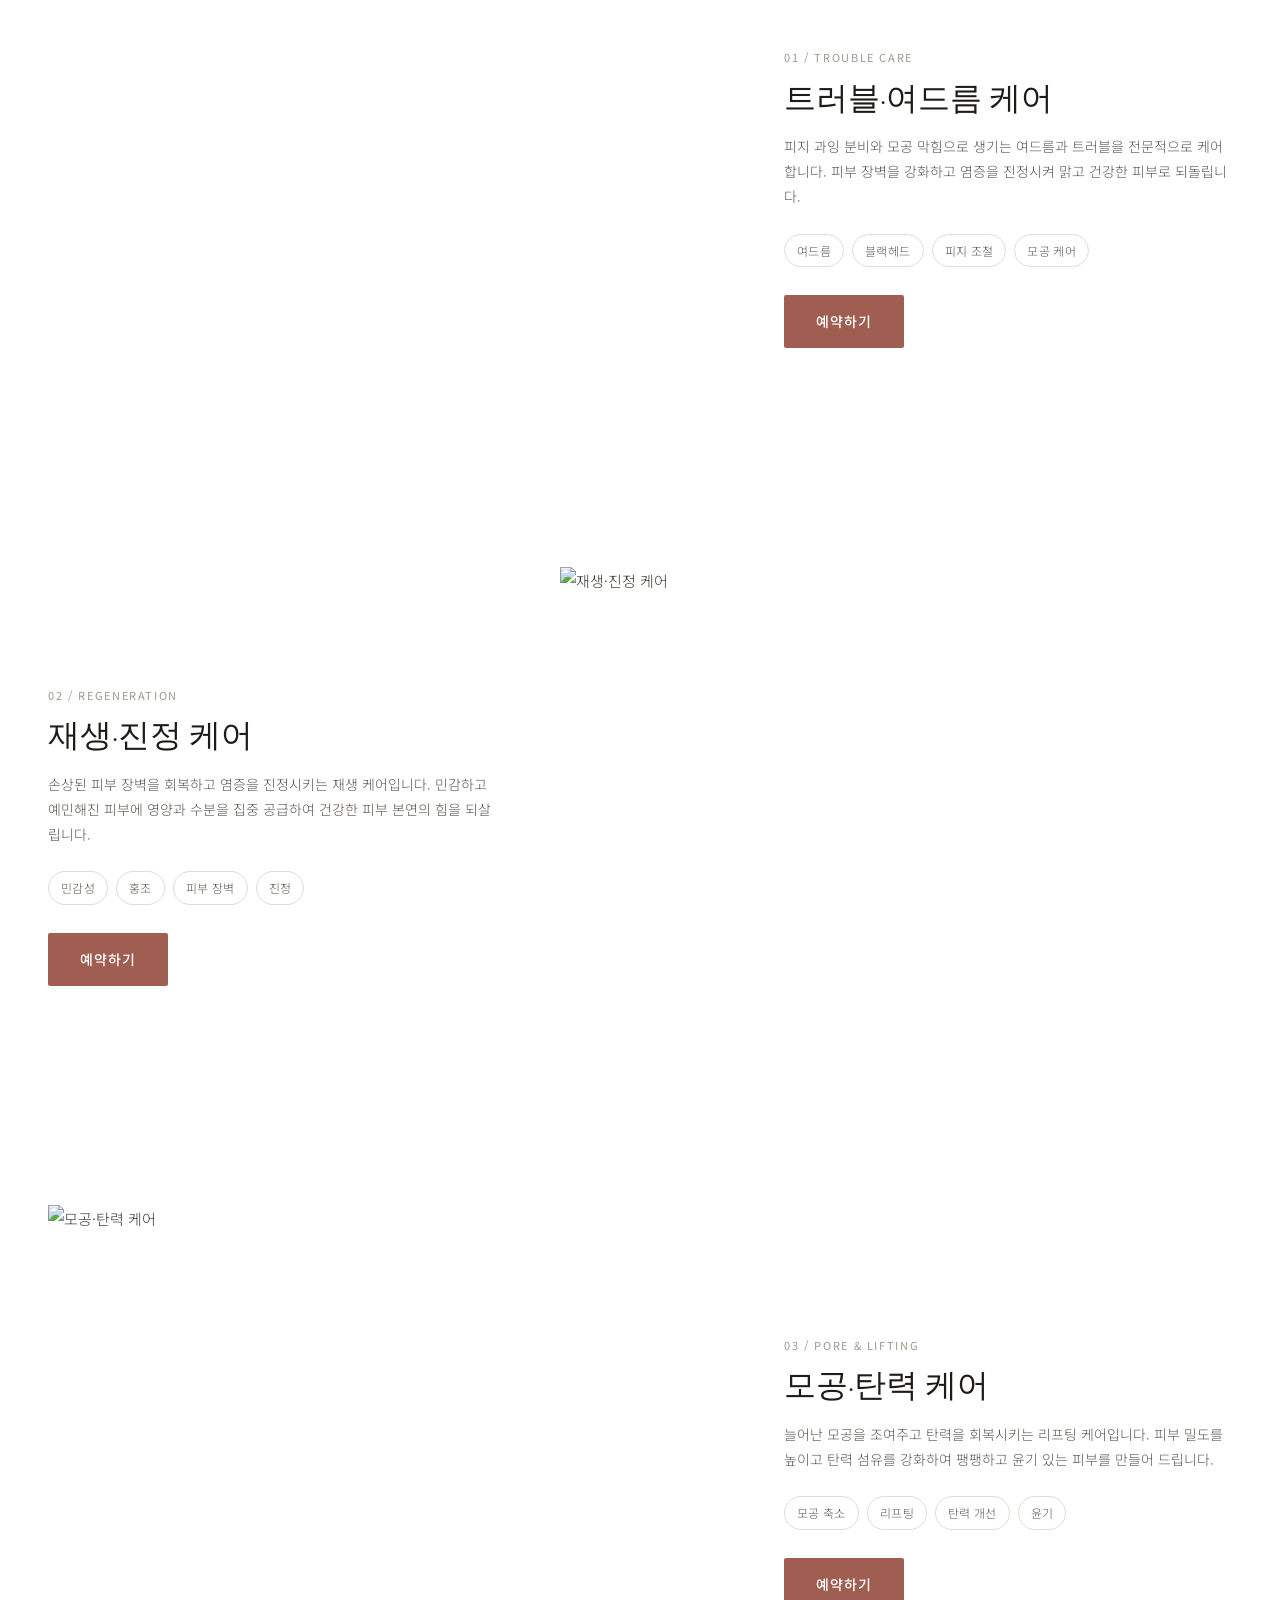
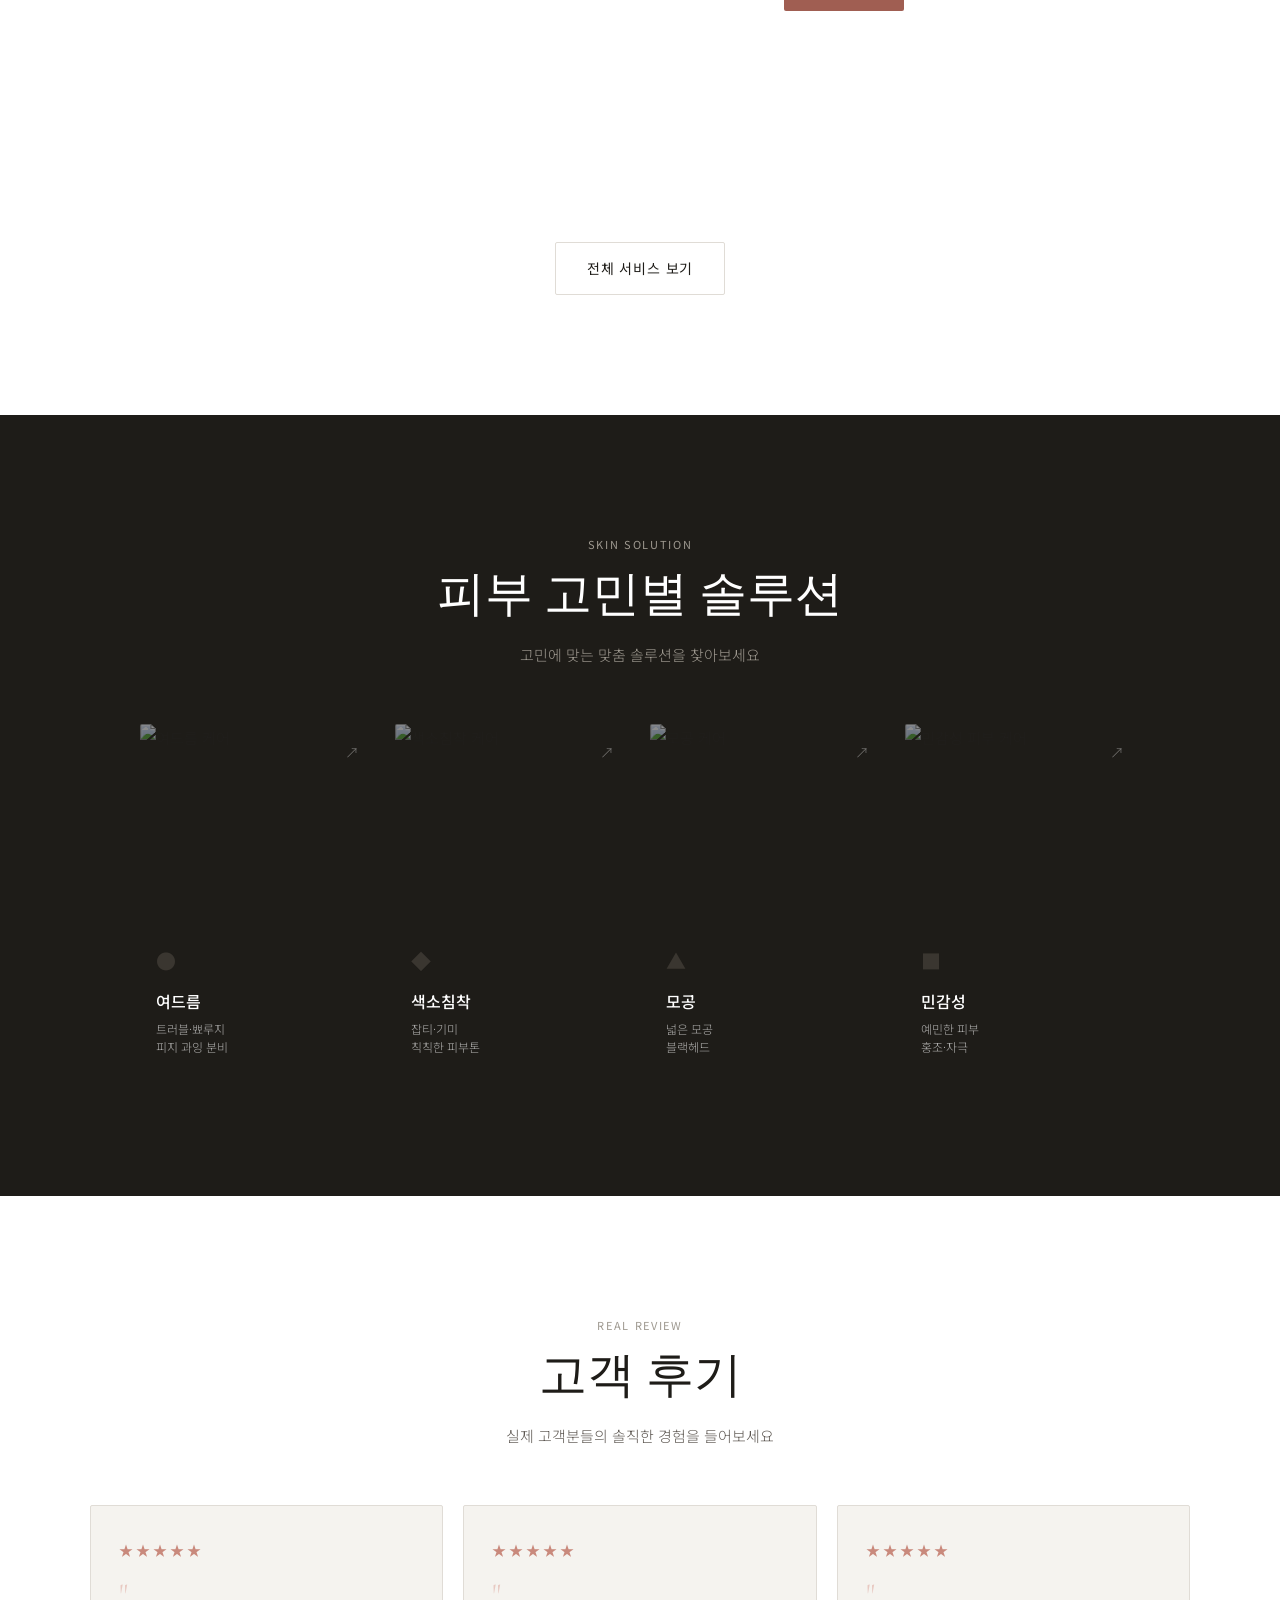
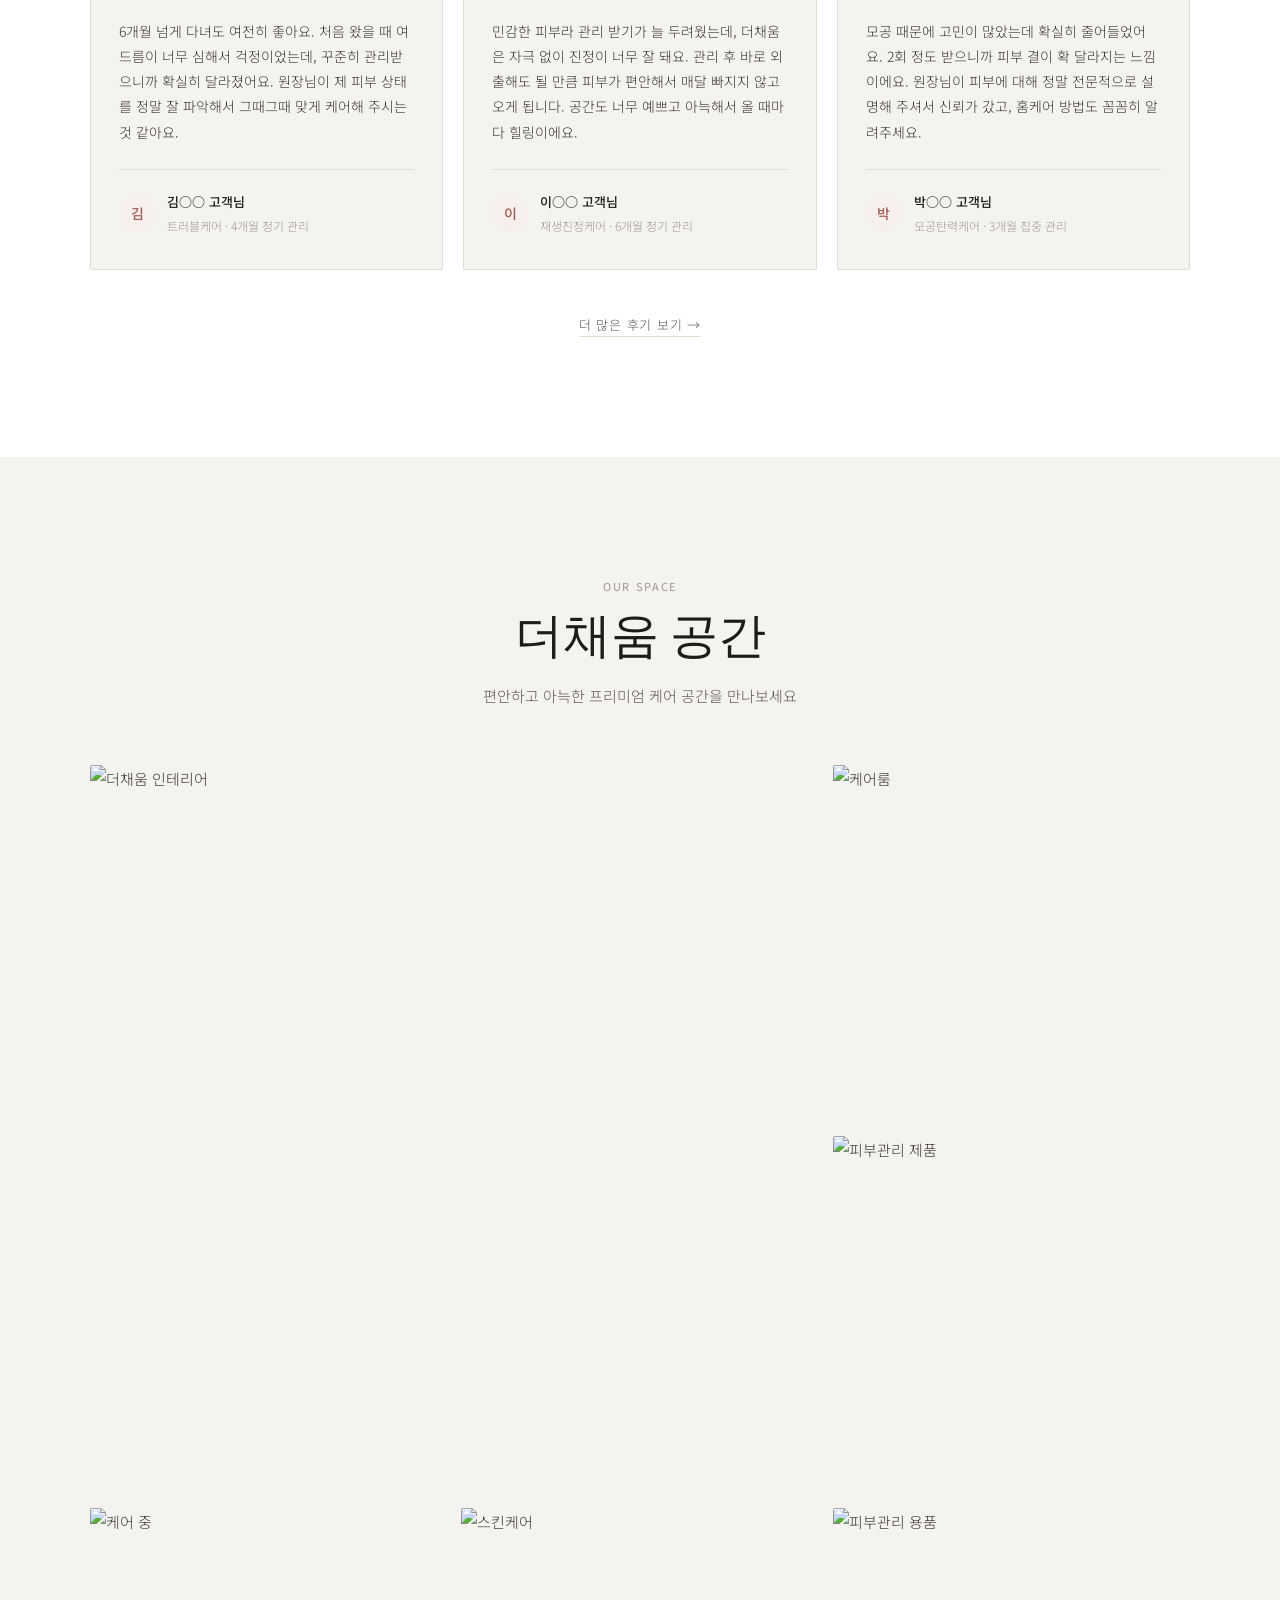
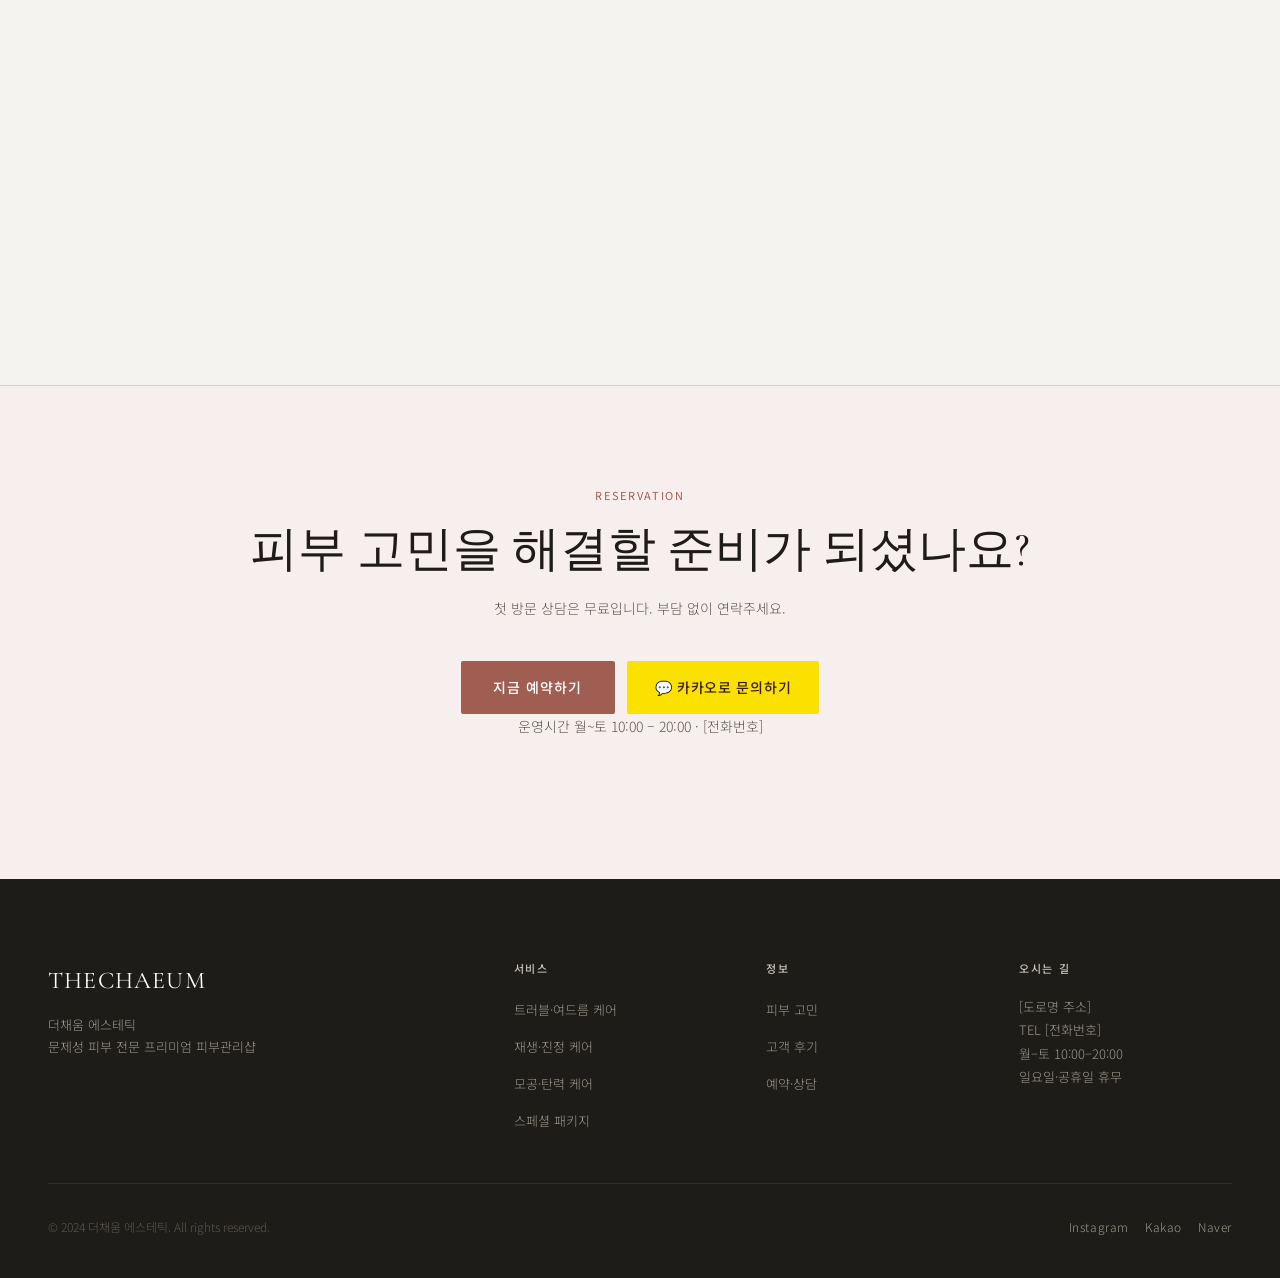
==== commit 57a1e4af: "fix: 재방문율 87%로 수정" ====
--- a/index.html
+++ b/index.html
@@ -122,7 +122,7 @@
         <div class="stat-desc">문제성 피부 전문</div>
       </div>
       <div class="stat-item fade-up fade-up-delay-2">
-        <div class="stat-number">76<sup>%</sup></div>
+        <div class="stat-number">87<sup>%</sup></div>
         <div class="stat-label">재방문율</div>
         <div class="stat-desc">한 번 오면 또 오는 곳</div>
       </div>
